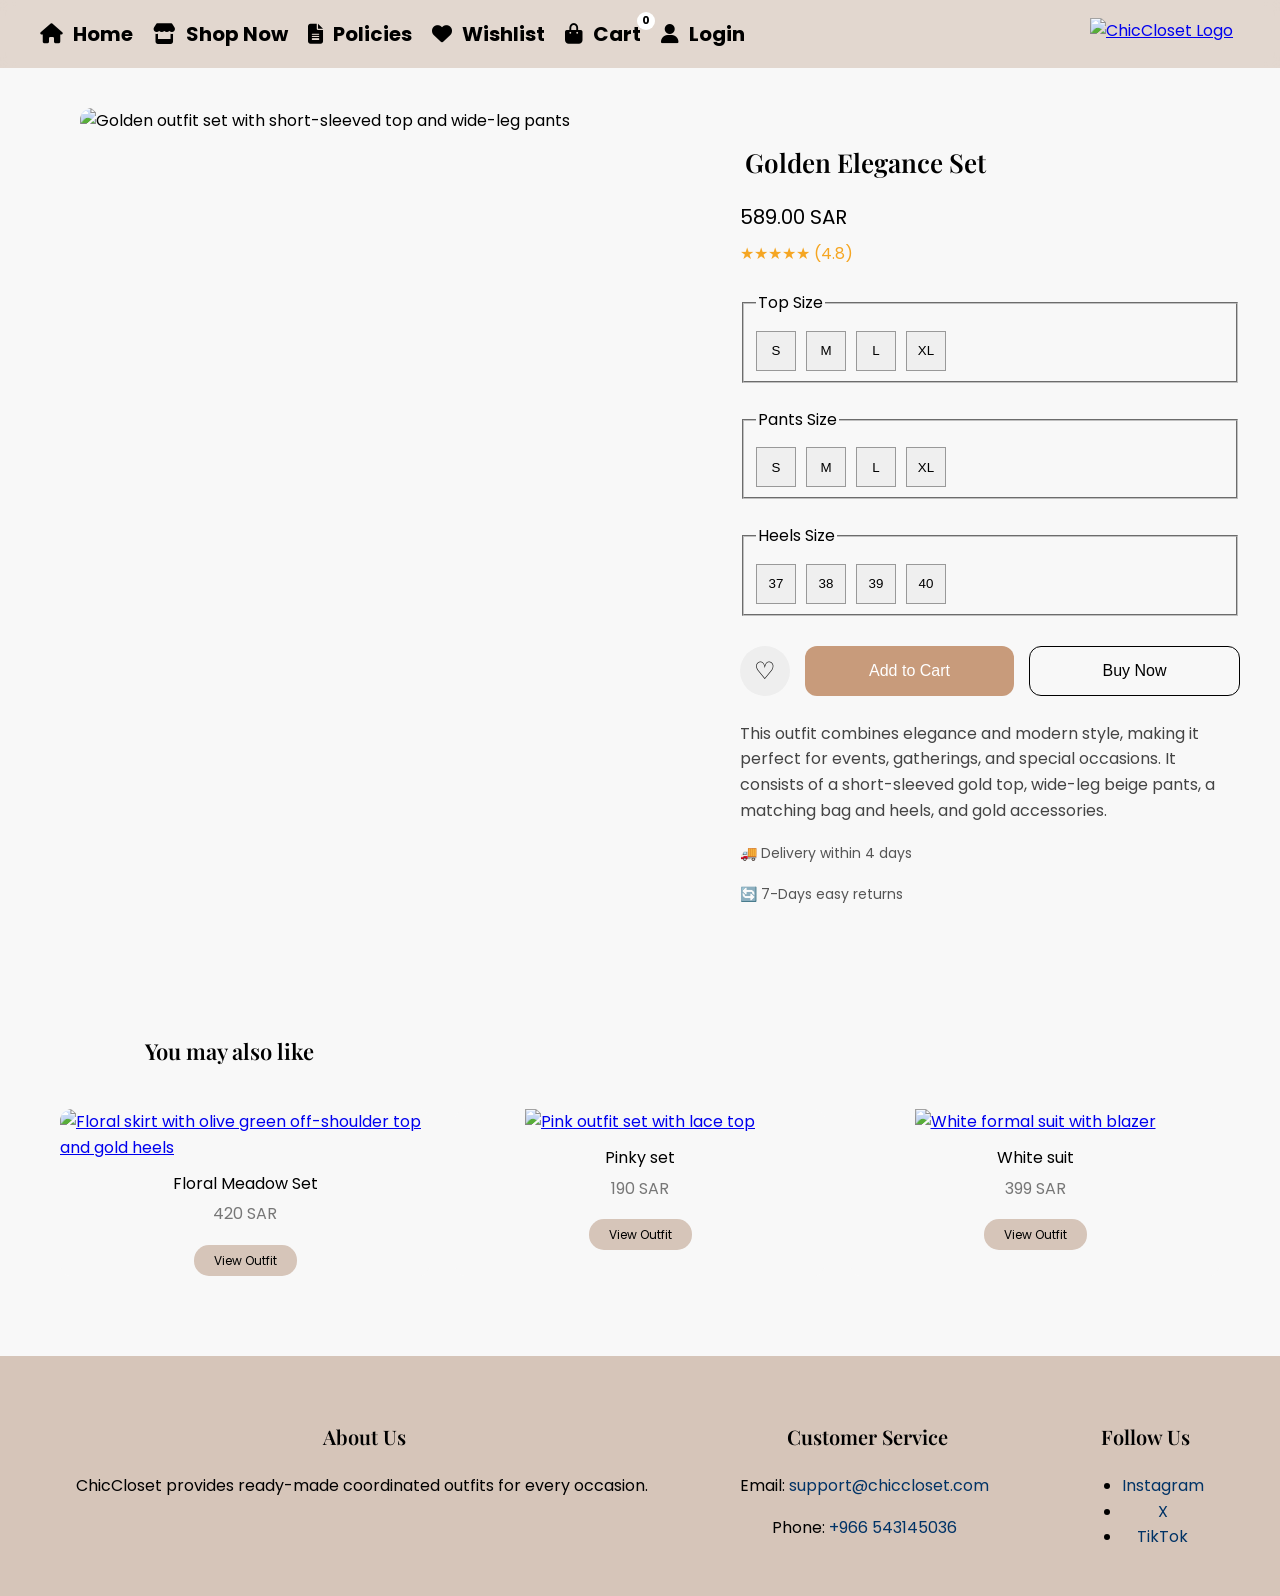
==== index.html @ 4801944c "Rename home.html to index.html" ====
<!DOCTYPE html>
<html lang="en">
<head>
  <meta charset="UTF-8">
  <meta name="viewport" content="width=device-width, initial-scale=1.0" />
  <title>Outfit Details</title>
  <link rel="stylesheet" href="style.css">
  <link rel="stylesheet" href="https://cdnjs.cloudflare.com/ajax/libs/font-awesome/6.5.1/css/all.min.css">
  <link rel="preconnect" href="https://fonts.googleapis.com">
  <link rel="preconnect" href="https://fonts.gstatic.com" crossorigin>
  <link href="https://fonts.googleapis.com/css2?family=Playfair+Display:wght@500;600;700&family=Poppins:wght@300;400;500;600&display=swap" rel="stylesheet">
</head>

<!--
Product information stored in HTML data attributes.
This allows JavaScript to dynamically read product details
and reuse the same script for multiple product pages.
-->

<body
data-name="Golden Elegance Set"
data-price="589"
data-image="images/golden_set.jpg"
data-page="golden_elegance_set.html">

<div class="navbar">
  <a href="home.html" class="logo">
    <img src="images/logo.png" alt="ChicCloset Logo">
  </a>
  <ul class="nav-icons-links">
    <li><a href="home.html"><i class="fa-solid fa-house"></i> Home</a></li>
    <li><a href="home.html#shopNow"><i class="fa-solid fa-store"></i> Shop Now</a></li>
    <li><a href="home.html#policies"><i class="fa-solid fa-file-lines"></i> Policies</a></li>
    <li><a href="favorites_page.html"><i class="fa-solid fa-heart"></i> Wishlist</a></li>
    <li class="cart-item-nav">
      <a href="cart.html" class="cart-link">
        <i class="fa-solid fa-bag-shopping"></i> Cart
        <span id="cart-count">0</span>
      </a>
    </li>
    <li><a href="login.html" id="login-link"><i class="fa-solid fa-user"></i> Login</a></li>
    <li><button id="logout-btn" onclick="logout()">Logout</button></li>
  </ul>
</div>

<main id="mainContent" class="container">

  <section class="details">

    <h2 class="title">Golden Elegance Set</h2>
    <div class="price">589.00 SAR</div>

    <div class="rating" aria-label="Rating 4.8 out of 5 stars">
      ★★★★★ (4.8)
    </div>


    <fieldset class="section">
      <legend>Top Size</legend>
      <div class="sizes" id="topSize">
        <button class="size">S</button>
        <button class="size">M</button>
        <button class="size">L</button>
        <button class="size">XL</button>
      </div>
    </fieldset>


    <fieldset class="section">
      <legend>Pants Size</legend>
      <div class="sizes" id="pantsSize">
        <button class="size">S</button>
        <button class="size">M</button>
        <button class="size">L</button>
        <button class="size">XL</button>
      </div>
    </fieldset>


    <fieldset class="section">
      <legend>Heels Size</legend>
      <div class="sizes" id="heelsSize">
        <button class="size">37</button>
        <button class="size">38</button>
        <button class="size">39</button>
        <button class="size">40</button>
      </div>
    </fieldset>
     <div id="message" class="message"></div>
    <div class="buttons">
      <button class="heart-btn" aria-label="Add to wishlist">
        ♡
      </button>

      <button class="btn add">Add to Cart</button>
      <button class="btn buy">Buy Now</button>
    </div>

    <p class="description">
      This outfit combines elegance and modern style, making it perfect for events, gatherings, and special occasions. It consists of a short-sleeved gold top, wide-leg beige pants, a matching bag and heels, and gold accessories.
    </p>

    <p class="product-info">🚚 Delivery within 4 days</p>
    <p class="product-info">🔄 7-Days easy returns</p>

  </section>

  <section class="image-section">
    <img
      src="images/golden_set.jpg"
      class="product-img"
      alt="Golden outfit set with short-sleeved top and wide-leg pants">
  </section>

</main>

<section class="related">
  <h2 class="related-title">You may also like</h2>

  <div class="products-rel">

    <article class="card">
      <a href="floral_meadow_set.html">
    <img src="images/floral_set.jpg" alt="Floral skirt with olive green off-shoulder top and gold heels">
    </a>
      <div class="card-name">Floral Meadow Set</div>
      <div class="card-price">420 SAR</div>
      <a href="floral_meadow_set.html" class="btn-details">View Outfit</a>
    </article>
<article class="card">
       <a href="pinky_set.html">
      <img src="images/pinky_set.jpg" alt="Pink outfit set with lace top">
      </a>
      <div class="card-name">Pinky set</div>
      <div class="card-price">190 SAR</div>
      <a href="pinky_set.html" class="btn-details">View Outfit</a>
    </article>

    <article class="card">
      <a href="white_suit.html">
    <img src="images/white_suit.jpg" alt="White formal suit with blazer">
      </a>
      <div class="card-name">White suit</div>
      <div class="card-price">399 SAR</div>
      <a href="white_suit.html" class="btn-details">View Outfit</a>
    </article>

  </div>
</section>

<footer class="footer">
  <div class="footer-section">
    <h2>About Us</h2>
    <p>ChicCloset provides ready-made coordinated outfits for every occasion.</p>
  </div>

  <div class="footer-section">
    <h2>Customer Service</h2>
    <p>Email: <a href="mailto:support@chiccloset.com">support@chiccloset.com</a></p>
    <p>Phone: <a href="tel:+9665XXXXXXXX">+966 543145036</a></p>
  </div>

  <div class="footer-section">
    <h2>Follow Us</h2>
    <ul>
      <li><a href="https://www.instagram.com/chiccloset_0166">Instagram</a></li>
      <li><a href="https://x.com/ChicClosethrcp">X</a></li>
      <li><a href="https://www.tiktok.com/@chiccloset448">TikTok</a></li>
    </ul>
  </div>
</footer>

<script>
 // ================== Navbar ==================

  // Update the navbar based on the login status
function updateNavbar() {

  // Retrieve the currently logged-in user from localStorage
  const user = JSON.parse(localStorage.getItem("currentUser"));

  // Select the login link and logout button from the page
  const loginLink = document.getElementById("login-link");
  const logoutBtn = document.getElementById("logout-btn");

  // If a user is logged in
  if (user) {

    // Extract the username from the email (text before @)
    const username = user.email.split("@")[0];

    // Replace the Login text with the username and user icon
    loginLink.innerHTML = `
      <i class="fa-solid fa-user"></i> ${username}
    `;

    // Go to profile page
    loginLink.href = "profile.html";

    // Show the logout button
    logoutBtn.style.display = "block";

  } else {

    // If no user is logged in, show the default Login text
    loginLink.innerHTML = `
      <i class="fa-solid fa-user"></i> Login
    `;

    // Go to login page
    loginLink.href = "login.html";

    // Hide the logout button
    logoutBtn.style.display = "none";
  }
}

// Run the navbar update immediately when the page loads
updateNavbar();


// Log out the current user
function logout() {

  localStorage.removeItem("currentUser");

  alert("Logged out!");

  // Redirect the user to the home page
  window.location.href = "home.html";
}


  // Update cart item count in navbar
  function updateCartCount() {

    // Get current logged-in user
    const user = JSON.parse(localStorage.getItem("currentUser"));

    // Initialize empty cart array
    let cart = [];

    // Load user's cart if logged in
    if (user) {
      cart = JSON.parse(localStorage.getItem("cart_" + user.email)) || [];
    }

    // Calculate total quantity of all products in cart
    let totalQty = 0;

    cart.forEach(item => {
      totalQty += item.quantity;
    });

    // Select cart count element
    let count = document.getElementById("cart-count");

    // Update displayed cart count
    if (count) {
      count.textContent = totalQty;
    }
  }
</script>
<script src="products.js"></script>
</body>
</html>
---- style.css ----
body {
  margin: 0;
  font-family: "Poppins", sans-serif;
  background: #f8f8f8;
  overflow-x: hidden;
  line-height: 1.6;
}


/* ================= HOME PAGE ================= */

.hero {
  position: relative;
  height: 100vh;
  overflow: hidden;
}

.hero img {
  width: 100%;
  height: 100%;
  object-fit: cover;
}


.hero::after {
  content: "";
  position: absolute;
  width: 100%;
  height: 100%;
  background: rgba(0,0,0,0.20);
  top: 0;
  left: 0;
}

.hero-text {
  position: absolute;
  top: 30%;
  left: 50%;
  transform: translate(-120%, -50%);
  color: #fff;
  text-align: center;
  z-index: 2;
}

.hero-text h1 {
  font-size: 67px;
  margin-bottom: 9px;
   margin-top: 50px;
}

.hero-text p {
  font-size: 20px;
}

.hero-text button {
  margin-top: 3px;
  padding: 18px 35px;
  border: none;
  background: white;
  color: black;
  font-weight: bold;
  cursor: pointer;
  border-radius: 8px;
  transition: 0.3s;

}

.hero-text button:hover {
  background: black;
  color: white;
}

.about {
  padding:20px;
  background:transparent;
}

.about-container {
  display: flex;
  align-items: center;
  gap: 40px;
  max-width: 1000px;
  margin: auto;
}

.about-container img {
  width: 45%;
  border-radius: 10px;
}

.about-text {
  width: 55%;
}

.about-text h2 {
  font-size: 28px;
  margin-bottom: 15px;
}

.about-text p {
  color: #555;
  line-height: 1.6;
}

.icons span {
  margin-left: 10px;
  background: white;
  padding: 8px;
  border-radius: 50%;
  cursor: pointer;
}



.section-title {
  padding: 0 15px;
  margin-top: 25px;
  font-size:40px;


}

.categories {
  margin-top: 10px;
}

.products {
  display: grid;
  grid-template-columns: repeat(3, 1fr);
  gap: 20px;
  padding: 0 20px;
  align-items: center;
}

.products .card {
  width: 100%;
}

.filters {
  text-align: center;
  margin: 30px 0;
}

.filters button {
  padding: 10px 20px;
  border: none;
  background: #eee;
  border-radius: 20px;
  cursor: pointer;
  margin: 5px;
  transition: 0.3s;
  font-weight: bold;
}

.filters button:hover {
  background: black;
  color: white;
}

.filters .active {
  background: black;
  color: white;
}

.btn-details {
  display: block;
  margin: 8px auto 0;
  padding: 6px 20px;
  padding-button:180px;
  text-align: center;
  font-size: 12px;
  border: none;
  border-radius: 15px;
  background-color: #d6c5b9;
  color: black;
  cursor: pointer;
  transition: 0.3s;
  text-decoration: none;
}


.btn-details:hover {
  background-color: #bfae9f;
  transform: scale(1.05);
}

/* ================= features section ================= */
.features-section {
  padding: 60px 20px;
  background: #f9f9f9;
}
.features-section h2{
  padding: 0 15px;
  margin-top: 25px;
  margin-left: 30px;
  font-size:40px;
}

.features-section .container {
  display: flex;
  justify-content: space-between;
  gap: 20px;
  flex-wrap: wrap;
  max-width: 1100px;
  margin: auto;
}

.feature {
  background: #fff;
  flex: 1;
  min-width: 220px;
  padding: 20px;
  border-radius: 15px;
  text-align: center;
  box-shadow: 0 5px 20px rgba(0,0,0,0.05);
  transition: 0.3s ease;
}

.feature:hover {
  transform: translateY(-5px);
}

.feature img {
  width: 100%;
  height: 140px;
  object-fit: cover;
  border-radius: 12px;
  margin-bottom: 15px;
}

.feature h3 {
  margin: 10px 0;
  font-size: 18px;
  color: #222;
}

.feature p {
  font-size: 14px;
  color: #666;
  line-height: 1.5;
}

/* ================= NAVBAR ================= */
.navbar {
  display: flex;
  justify-content: space-between;
  align-items: center;
  flex-direction: row-reverse;
  background: rgba(214, 197, 185, 0.65);
  backdrop-filter: blur(8px);
  padding: 18px 40px;
  position: sticky;
  top: 0;
  left:0;
  z-index: 1000;
}

.nav-icons-links {
  list-style: none;
  display: flex;
  gap: 20px;
  margin: 0;
  padding: 0;
}

.nav-icons-links a {
  text-decoration: none;
  color: black;
  font-size: 20px;
  font-weight: bold;
  transition: 0.3s;
}

.nav-icons-links a:hover {
  color: white;
}


.logo {
  width: 150px;
  height: auto;
  margin-bottom:auto;
  overflow: hidden;
}

.logo img {
  width: 100%;
  height: 100%;
  object-fit: cover;
  display: block;
}

.nav-icons-links {
  list-style: none;
  display: flex;
  gap: 20px;
  margin: 0;
}

.cart-item-nav {
  position: relative;
}

.cart-link {
  position: relative;
}

.nav-icons-links i {
  margin-right: 6px;
}

#cart-count {
  position: absolute;
  top: -8px;
  right: -14px;
  background:  white;
  color: black;
  font-size: 11px;
  width: 18px;
  height: 18px;
  border-radius: 50%;
  display: flex;
  justify-content: center;
  align-items: center;
}

#logout-btn {
  margin-top: 3px;
  padding: 9px 25px;
  border: none;
  background: white;
  color: black;
  font-weight: bold;
  cursor: pointer;
  border-radius: 8px;
  transition: 0.3s;
}

#logout-btn:hover {
  color: gray;
}

/* ================= FOOTER ================= */

.footer {
  background: #d6c5b9;
  text-align: center;
  display: flex;
  flex-wrap: wrap;
  padding: 30px;
  margin-top: 40px;
  justify-content: space-around;
}

.footer h2 {
  font-size:20px;

}

.footer p {
  font-size: 16px;
}

.footer a {
  color: #003366;
  text-decoration: none;
}

.footer a:hover {
  text-decoration: underline;
}


/* ================= CART page ================= */

* {
  box-sizing: border-box;
}

.header {
  background: #d6c5b9;
  padding: 15px;
  display: flex;
  align-items: center;
  justify-content: center;
  position: relative;
  font-size: 18px;
  font-weight: bold;
}

.header h2 {
  margin: 0;
}

.back-btn {
  position: absolute;
  left: 15px;
  width: 38px;
  height: 38px;
  border-radius: 50%;
  background: white;
  display: flex;
  align-items: center;
  justify-content: center;
  text-decoration: none;
  color: black;
  box-shadow: 0 2px 8px rgba(0,0,0,0.15);
  transition: 0.2s;
}

.back-btn:hover {
  transform: scale(1.1);
}

.subtitle {
  padding: 10px 16px;
  color: #555;
}

.cart-container {
  position: relative;
  padding: 10px;
  margin: 10px;
  padding-bottom: 20px;
  transition: 0.3s;
  display: flex;
  gap: 40px;
  align-items: flex-start;
  flex-wrap: nowrap;
}

#cart-items {
  display: flex;
  flex-direction: column;
  gap: 10px;
  min-width: 500px;
  flex: 3;
}

.right-side {
  border-left: 1px solid #eee;
  padding-left: 20px;
  flex: 1;
  position: sticky;
  top: 20px;
  height: fit-content;
  min-width: 300px;
}


.cart-item {
  animation: fadeIn 0.4s ease;
  background: #fff;
  border-radius: 12px;
  padding: 16px;
  border: 1px solid #eee;
  transition: 0.3s;
  display: flex;
  align-items: center;
  gap: 25px;
  justify-content: space-between;
}

@keyframes fadeIn {
  from {
    opacity: 0;
    transform: translateY(10px);
  }
  to {
    opacity: 1;
    transform: translateY(0);
  }
}

.cart-item:hover {
  box-shadow: 0 8px 25px rgba(0,0,0,0.08);
  transform: translateY(-2px);
}

.cart-item a {
  text-decoration: none;
  color: inherit;
}

.cart-item a:hover {
  opacity: 0.7;
}

.cart-item img {
  width: 120px;
  height: 120px;
  object-fit: cover;
  border-radius: 4px;
}



.info{
flex: 1;
}


.info h3 {
  font-size: 16px;
  font-weight: 600;
  flex: 1;
}

.info p {
  font-size: 13px;
  color: #777;
}

.info span {
  font-size: 11px;
  color: #aaa;
}

.quantity {
  min-width: 20px;
  text-align: center;
  font-weight: bold;
}

.sizes-text {
  font-size: 12px;
  color: #777;
  margin-top: 5px;
}

.actions {
  display: flex;
  align-items: center;
  background: #f8f8f8;
  padding: 5px;
  border-radius: 20px;
  gap: 8px;
}

.actions button {
  font-size: 18px;
  border: none;
  background: white;
  cursor: pointer;
  margin-left: 5px;
  width: 35px;
  height: 35px;
  border-radius: 50%;
  transition: 0.3s;
  box-shadow: 0 2px 6px rgba(0,0,0,0.15);
  font-weight: bold;
  display: flex;
  align-items: center;
  justify-content: center;
}

.actions button:hover {
  background-color: #f0f0f0;
  transform: scale(1.05);
}


.actions button:first-child {
  margin-left: 0;
}

.delete {
  color: red;
}

.price-box {
  padding-top: 15px;
  background: transparent;
  box-shadow: none;
  border-top: 1px solid #ddd;
  border-radius: 0;
}

.price-box h4 {
  margin-bottom: 15px;
  font-weight: 500;
}

.row {
  display: flex;
  justify-content: space-between;
  margin: 10px 0;
  font-size: 14px;
}

.total {
  margin-top: 15px;
  font-weight: bold;
  font-size: 18px;
  color: black;
}

.checkout {
  margin-top: 10px;
  left: 0;
  width: 100%;
  padding: 15px;
  box-sizing: border-box;
  background: transparent;
}

.checkout-btn {
  display: block;
  width: 100%;
  padding: 16px;
  text-align: center;
  background: linear-gradient(135deg, #C89B7B, #a67c5b);
  color: white;
  border: none;
  border-radius: 8px;
  font-size: 16px;
  font-weight: 600;
  letter-spacing: 0.5px;
  transition: 0.3s;
  text-decoration: none;
}

.checkout-btn:hover {
  transform: translateY(-3px);
  box-shadow: 0 10px 25px rgba(200,155,123,0.4);
}


.empty-cart {
  display: flex;
  flex-direction: column;
  align-items: center;
  justify-content: center;
  text-align: center;
  width: 100%;
  max-width: 400px;
  opacity: 0.8;
  margin: 80px auto;
}


.empty-icon {
  font-size: 60px;
  margin-bottom: 10px;
}

.empty-cart h3 {
  margin: 10px 0;
  font-size: 22px;
}

.empty-cart p {
  color: #777;
  font-size: 14px;
  margin-bottom: 20px;
}

.start-btn {
  padding: 12px 25px;
  background: #d6c5b9;
  color: black;
  text-decoration: none;
  border-radius: 25px;
  transition: 0.3s;
}

.start-btn:hover {
  background: #bfae9f;
  transform: scale(1.05);
}

.hidden {
  display: none !important;
}


/* ================= PRODUCT DETAILS ================= */

.container {
  display: flex;
  flex-direction: row-reverse;
  align-items: flex-start;
  padding: 40px;
  gap: 60px;


}

.details {
  flex: 1;
  max-width: 500px;
  line-height: 1.5;
}

.title {
  font-size: 26px;
  font-weight: bold;

}

.price {
  margin-top: 10px;
  font-size: 20px;
}

.rating {
  margin-top: 10px;
  color: #f5a623;
}

.section {
  margin-top: 25px;
}


.sizes {
  display: flex;
  gap: 10px;
  margin-top: 10px;
}

.size {
  width: 40px;
  height: 40px;
  border: 1px solid #999;
  display: flex;
  align-items: center;
  justify-content: center;
  cursor: pointer;
}

.message {
  display: none;
  padding: 12px;
  margin-bottom: 15px;
  border-radius: 8px;
  font-size: 14px;
}

.message.success {
  background-color: #d4edda;
  color: #155724;
}

.message.error {
  background-color: #f8d7da;
  color: #721c24;
}
.buttons {
  display: flex;
  gap: 15px;
  margin-top: 30px;
}

.heart-btn {
  width: 50px;
  height: 50px;
  border:none;
  border-radius: 50%;
  background: #eee;
  display: flex;
  align-items: center;
  justify-content: center;
  cursor: pointer;
  font-size: 24px;
   transition: 0.3s;
}

.heart-btn:hover {
  transform: scale(1.1);
}

.btn {
  flex: 1;
  padding: 14px;
  border: none;
  border-radius: 12px;
  font-size: 16px;
  cursor: pointer;
  transition:0.3s ease;
}

button {
  cursor: pointer;
}

.add {
  background: #c89b7b;
  color: white;
  transition: 0.3s;
}

.add:hover {
  transform: scale(1.1);
  background-color: #caa27c;
}

.buy {
  border: 1px solid black;
  background: transparent;
    transition: 0.3s;
}

.buy:hover {
  transform: scale(1.1);
  }


.product-info {
  margin-top: 20px;
  font-size: 14px;
  color: #555;
}


.description {
  margin-top: 25px;
  color: #444;
  line-height: 1.6;
}

.image-section {
  width: 50%;
}

.product-img {
  width: 100%;
  max-width: 500px;
  border-radius: 12px;
  object-fit: contain;
}


.related {
  padding: 40px;
}


.related-title {
  font-size: 22px;
  margin-bottom: 20px;
}

.products-rel {
  display: grid;
  grid-template-columns: repeat(3, 1fr);
  gap: 25px;
  margin-top: 40px;
  padding: 0 20px;
  box-sizing: border-box;
}


.card {
  border-radius: 12px;
  overflow: hidden;
  background: #f8f8f8;
  transition: 0.3s;
  cursor: pointer;
  display: flex;
  flex-direction: column;
  align-items: center;
}

.card:hover {
  transform: translateY(-5px);
}

.card img {
  width: 100%;
  height: 300px;
  object-fit: cover;
}

.card-name {
  text-align: center;
  margin: 10px 0 5px;
}

.card-price {
  text-align: center;
  color: #777;
  margin-bottom: 10px;
}


.size.selected {
  background: black;
  color: white;
  border-radius: 5px;
}


.heart-btn.liked {
  color: red;
  background: #ffe6e6;
}

/* ================= WISHLIST PAGE  ================= */

.page-title {
  padding: 30px 40px 10px;
  font-size: 24px;
  font-weight: bold;
}

.remove-btn {
  display: block;
  margin: 10px auto 15px;
  padding: 8px 15px;
  border: none;
  border-radius: 8px;
  background: black;
  color: white;
  cursor: pointer;
}

.remove-btn:hover {
  background: #333;
}

.wishlist-products {
  display: flex;
  flex-wrap: wrap;
  justify-content: center;
  gap:30px;
}
p.empty {
  width: 100%;
  text-align: center;
  margin-top: 100px;
  color: #888;
  font-size: 18px;
}

/* Container for Add to Cart and Remove buttons */
.wishlist-buttons {
  display: flex;
  justify-content: center;
  align-items: center;
  gap: 10px;
  margin: 10px auto 15px;
}

/* Make both buttons exactly the same size and alignment */
.remove-btn,
.add-cart-btn {
  display: inline-flex;
  justify-content: center;
  align-items: center;
  width: 120px;
  height: 40px;
  padding: 0;
  margin: 0;
  border: none;
  border-radius: 8px;
  font-size: 14px;
  font-family: "Poppins", sans-serif;
  font-weight: 500;
  line-height: 1;
  text-decoration: none;
  cursor: pointer;
  box-sizing: border-box;
  transition: 0.3s;
  vertical-align: middle;

}

/* Remove button */
.remove-btn {
  background: black;
  color: white;
}

.remove-btn:hover {
  background: #333;
}

/* Add to Cart button */
.add-cart-btn {
  background: #c89b7b;
  color: white;
}

.add-cart-btn:hover {
  background: #a67c5b;
}

#favoritesContainer {
  min-height: calc(100vh - 300px);
}

/* ===== Headings Font ===== */

h1,
h2,
h3,
.title,
.section-title,
.related-title,
.about-text h2,
.features-section h2,
.hero-text h1 {
  font-family: "Playfair Display", serif;
  font-weight: 600;
}

/* ================= PROFILE PAGE ================= */

body h1,
body h2 {
  max-width: 1000px;
  margin-left: auto;
  margin-right: auto;
  padding-left: 5px;
}

body h1 {
  margin-top: 40px;
  margin-bottom: 20px;
}

body h2 {
  margin-top: 35px;
  margin-bottom: 20px;
}

/* Profile Information Card */
#profileInfo {
  max-width: 1000px;
  margin: 0 auto;
  background: #ffffff;
  border-radius: 20px;
  padding: 35px 40px;
  box-shadow: 0 8px 30px rgba(0, 0, 0, 0.06);
}

#profileInfo p {
  margin: 14px 0;
  font-size: 16px;
  color: #555;
}

#profileInfo strong {
  color: #111;
  display: inline-block;
  min-width: 90px;
  font-weight: 600;
}

/* Orders Container */
#ordersContainer {
  max-width: 1000px;
  margin: 0 auto 60px;
}

/* Individual Order Card */
.order-box {
  background: #ffffff;
  border-radius: 20px;
  padding: 30px 35px;
  margin-bottom: 25px;
  box-shadow: 0 8px 30px rgba(0, 0, 0, 0.06);
  border-left: 5px solid #d6c5b9;
  transition: 0.3s ease;
}

.order-box:hover {
  transform: translateY(-3px);
  box-shadow: 0 12px 35px rgba(0, 0, 0, 0.08);
}

.order-box h3 {
  margin: 0 0 20px;
  font-family: "Playfair Display", serif;
  font-size: 22px;
  font-weight: 600;
  color: #222;
}

.order-box ul {
  list-style: none;
  margin: 0 0 20px;
  padding: 0;
}

.order-box > p {
  margin: 0;
  font-size: 17px;
  font-weight: 600;
  color: #111;
  padding-top: 15px;
  border-top: 1px solid #eee;
}

#emptyOrdersMessage {
  max-width: 1000px;
  margin: 20px auto;
  padding-left: 5px;
  color: #888;
  font-size: 16px;
}

/* ================= ORDER ITEMS ================= */

.order-item {
  display: flex;
  align-items: center;
  gap: 15px;
  padding: 12px;
  margin-bottom: 12px;
  background: #f8f8f8;
  border-radius: 12px;
  transition: 0.3s ease;
}

.order-item:hover {
  background: #f3f3f3;
}

.order-item-image {
  width: 75px;
  height: 75px;
  object-fit: cover;
  border-radius: 10px;
  flex-shrink: 0;
  border: 1px solid #eee;
}

.order-item-details {
  display: flex;
  flex-direction: column;
  gap: 4px;
}

.order-item-name {
  font-size: 15px;
  font-weight: 500;
  color: #222;
}

.order-item-price {
  font-size: 14px;
  color: #777;
}

/* Empty State Messages */
#profileInfo > p:only-child,
#ordersContainer > p {
  text-align: center;
  color: #888;
  font-size: 16px;
  margin: 20px 0;
}

/* Responsive Design */
@media (max-width: 768px) {
  body {
    padding: 25px 15px;
  }


#profileInfo,
  .order-box {
    padding: 25px 20px;
    border-radius: 15px;
  }

  #profileInfo strong {
    display: block;
    margin-bottom: 4px;
  }

  .order-item {
    align-items: flex-start;
  }

  .order-item-image {
    width: 65px;
    height: 65px;
  }
}
/* ===== Profile Form ===== */
#profileForm {
  display: flex;
  flex-direction: column;
  gap: 14px;
  max-width: 600px;
  margin: 30px auto;
  padding: 35px;
  background: #fff;
  border-radius: 20px;
  box-shadow: 0 8px 30px rgba(0,0,0,0.06);
}

#profileForm label {
  font-size: 14px;
  font-weight: 600;
  color: #333;
  margin-bottom: -8px;
}

#profileForm input {
  padding: 13px 15px;
  border: 1px solid #ddd;
  border-radius: 10px;
  font-size: 14px;
  font-family: "Poppins", sans-serif;
  transition: 0.3s;
  background: #fafafa;
}

#profileForm input:focus {
  border-color: #c9a96e;
  background: white;
  box-shadow: 0 0 0 3px rgba(201,169,110,0.15);
}

#profileForm button {
  margin-top: 10px;
  padding: 14px;
  background: #c9a96e;
  color: white;
  border: none;
  border-radius: 10px;
  font-size: 15px;
  font-weight: 500;
  cursor: pointer;
  transition: 0.3s;
}

#profileForm button:hover {
  background: #b8935a;
  transform: translateY(-2px);
}

#profileInfo button {
  margin-top: 16px;
  padding: 10px 20px;
  background: #c9a96e;
  color: #fff;
  border: none;
  border-radius: 8px;
  font-size: 14px;
  cursor: pointer;
  font-family: 'Poppins', sans-serif;
}

#profileInfo button:hover {
  background: #b8935a;
}

#profileInfo button,
#profileForm button {
  transition: 0.3s ease;
}

#profileInfo button:hover,
#profileForm button:hover {
  transform: translateY(-2px);
}

.error-msg {
 font-size: 13px;
 color: #d93025;
 margin-top: 5px;
 font-weight: 500;
}

/* ===== Password Toggle Buttons (Profile Page) ===== */
.pass-field { position: relative; width: 100%; }

#profileForm .pass-field input {
  width: 100%;
  padding: 13px 75px 13px 15px !important;
  border: 1px solid #ddd;
  border-radius: 10px;
  font-size: 14px;
  font-family: "Poppins", sans-serif;
  background: #fafafa;
  box-sizing: border-box;
  transition: 0.3s;
}
#profileForm .pass-field input:focus {
  border-color: #c9a96e;
  background: white;
  outline: none;
  box-shadow: 0 0 0 3px rgba(201,169,110,0.15);
}
#profileForm .pass-field input.is-invalid { border-color: #d93025; }

#profileForm .pass-icon-btn {
  position: absolute;
  top: 50%; transform: translateY(-50%);
  background: none !important;
  border: none !important;
  cursor: pointer;
  font-size: 15px;
  color: #888;
  padding: 0 !important;
  margin-top: 0 !important;
  display: none;
  transition: color 0.2s;
  width: auto !important;
  border-radius: 0 !important;
  box-shadow: none !important;
}
#profileForm .pass-icon-btn:hover {
  color: #c9a96e;
  background: none !important;
  transform: translateY(-50%) !important;
}
.btn-eye  { right: 40px; }
.btn-clear{ right: 12px; }
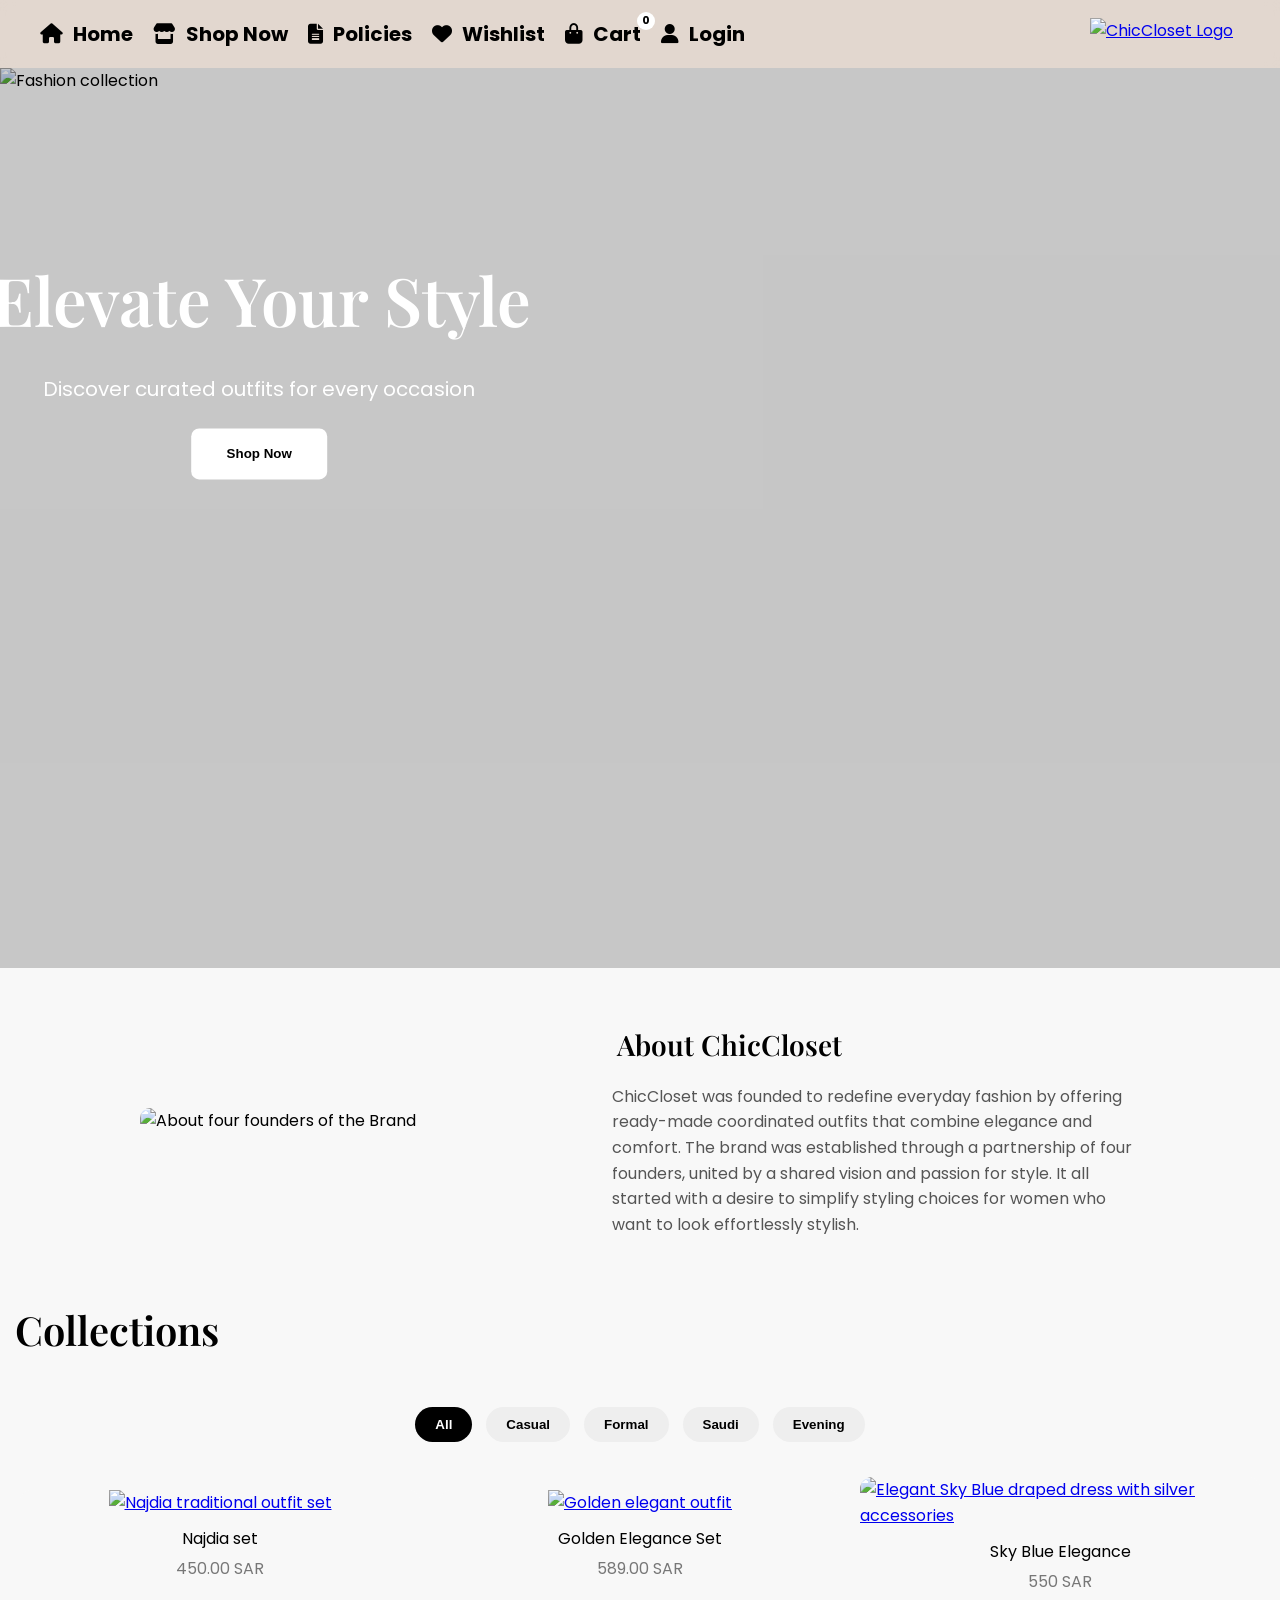
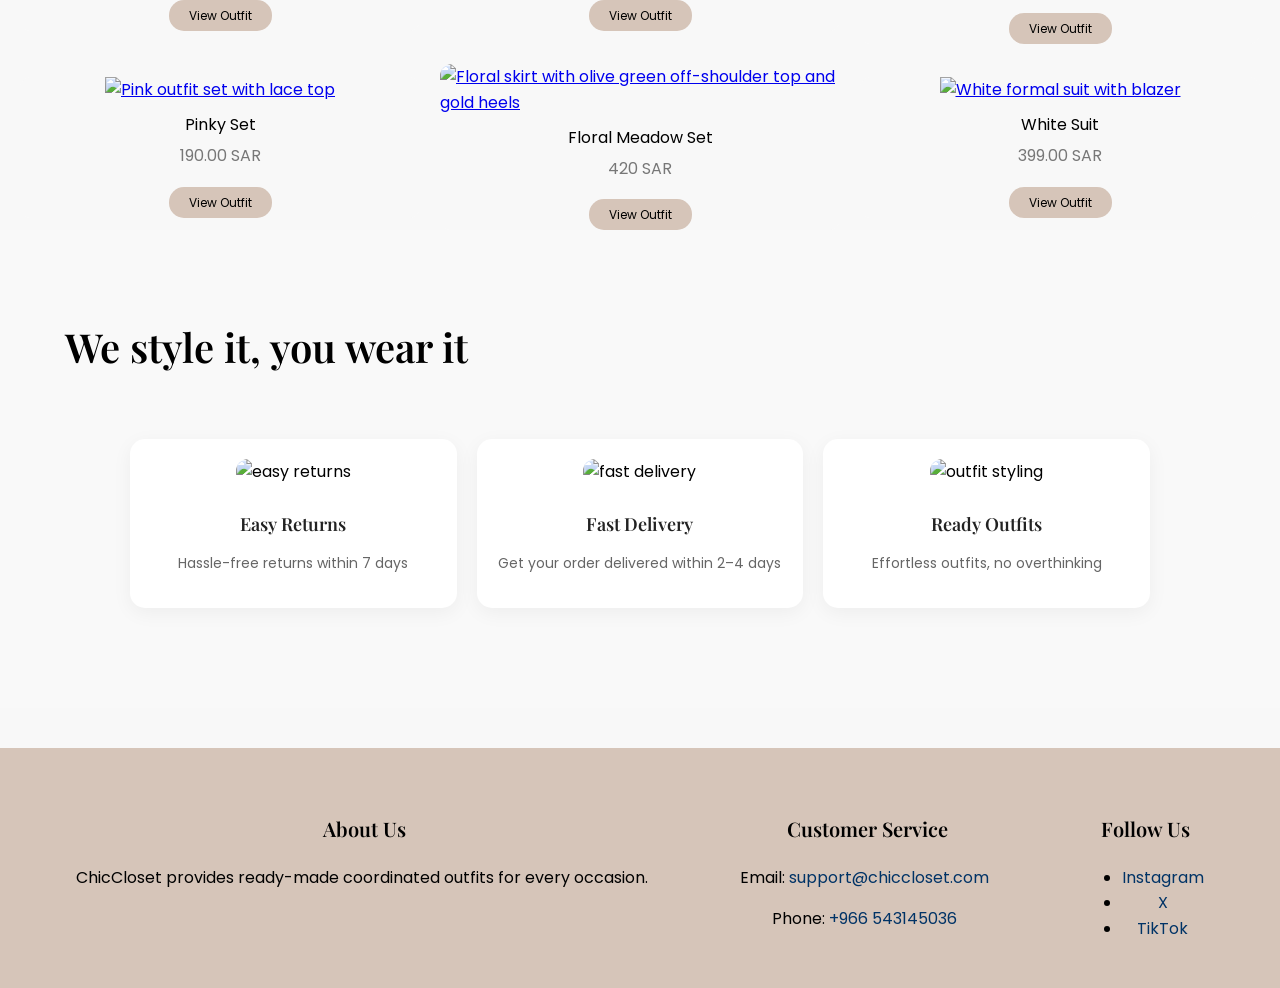
==== commit bec1a934: "Add files via upload" ====
--- a/index.html
+++ b/index.html
@@ -3,148 +3,158 @@
 <head>
   <meta charset="UTF-8">
   <meta name="viewport" content="width=device-width, initial-scale=1.0" />
-  <title>Outfit Details</title>
+  <title>Home</title>
   <link rel="stylesheet" href="style.css">
   <link rel="stylesheet" href="https://cdnjs.cloudflare.com/ajax/libs/font-awesome/6.5.1/css/all.min.css">
   <link rel="preconnect" href="https://fonts.googleapis.com">
   <link rel="preconnect" href="https://fonts.gstatic.com" crossorigin>
   <link href="https://fonts.googleapis.com/css2?family=Playfair+Display:wght@500;600;700&family=Poppins:wght@300;400;500;600&display=swap" rel="stylesheet">
 </head>
-
-<!--
-Product information stored in HTML data attributes.
-This allows JavaScript to dynamically read product details
-and reuse the same script for multiple product pages.
--->
-
-<body
-data-name="Golden Elegance Set"
-data-price="589"
-data-image="images/golden_set.jpg"
-data-page="golden_elegance_set.html">
+<body>
 
 <div class="navbar">
-  <a href="home.html" class="logo">
-    <img src="images/logo.png" alt="ChicCloset Logo">
+  <a href="index.html" class="logo">
+  <img src="images/logo.png"  alt="ChicCloset Logo ">
   </a>
   <ul class="nav-icons-links">
-    <li><a href="home.html"><i class="fa-solid fa-house"></i> Home</a></li>
-    <li><a href="home.html#shopNow"><i class="fa-solid fa-store"></i> Shop Now</a></li>
-    <li><a href="home.html#policies"><i class="fa-solid fa-file-lines"></i> Policies</a></li>
-    <li><a href="favorites_page.html"><i class="fa-solid fa-heart"></i> Wishlist</a></li>
-    <li class="cart-item-nav">
-      <a href="cart.html" class="cart-link">
-        <i class="fa-solid fa-bag-shopping"></i> Cart
-        <span id="cart-count">0</span>
-      </a>
-    </li>
-    <li><a href="login.html" id="login-link"><i class="fa-solid fa-user"></i> Login</a></li>
-    <li><button id="logout-btn" onclick="logout()">Logout</button></li>
-  </ul>
+  <li><a href="index.html"><i class="fa-solid fa-house"></i> Home</a></li>
+    <li><a href="#shopNow"><i class="fa-solid fa-store"></i> Shop Now</a></li>
+
+  <li><a href="#policies"><i class="fa-solid fa-file-lines"></i> Policies</a></li>
+
+  <li><a href="favorites_page.html"><i class="fa-solid fa-heart"></i> Wishlist</a></li>
+  <li class="cart-item-nav">
+  <a href="cart.html" class="cart-link">
+    <i class="fa-solid fa-bag-shopping"></i>
+    Cart
+    <span id="cart-count">0</span>
+  </a>
+</li>
+  <li><a href="login.html" id="login-link"><i class="fa-solid fa-user"></i> Login</a></li>
+  <li><button id="logout-btn" onclick="logout()">Logout</button></li>
+</ul>
 </div>
 
-<main id="mainContent" class="container">
-
-  <section class="details">
-
-    <h2 class="title">Golden Elegance Set</h2>
-    <div class="price">589.00 SAR</div>
-
-    <div class="rating" aria-label="Rating 4.8 out of 5 stars">
-      ★★★★★ (4.8)
-    </div>
-
-
-    <fieldset class="section">
-      <legend>Top Size</legend>
-      <div class="sizes" id="topSize">
-        <button class="size">S</button>
-        <button class="size">M</button>
-        <button class="size">L</button>
-        <button class="size">XL</button>
-      </div>
-    </fieldset>
-
-
-    <fieldset class="section">
-      <legend>Pants Size</legend>
-      <div class="sizes" id="pantsSize">
-        <button class="size">S</button>
-        <button class="size">M</button>
-        <button class="size">L</button>
-        <button class="size">XL</button>
-      </div>
-    </fieldset>
-
-
-    <fieldset class="section">
-      <legend>Heels Size</legend>
-      <div class="sizes" id="heelsSize">
-        <button class="size">37</button>
-        <button class="size">38</button>
-        <button class="size">39</button>
-        <button class="size">40</button>
-      </div>
-    </fieldset>
-     <div id="message" class="message"></div>
-    <div class="buttons">
-      <button class="heart-btn" aria-label="Add to wishlist">
-        ♡
-      </button>
-
-      <button class="btn add">Add to Cart</button>
-      <button class="btn buy">Buy Now</button>
-    </div>
-
-    <p class="description">
-      This outfit combines elegance and modern style, making it perfect for events, gatherings, and special occasions. It consists of a short-sleeved gold top, wide-leg beige pants, a matching bag and heels, and gold accessories.
-    </p>
-
-    <p class="product-info">🚚 Delivery within 4 days</p>
-    <p class="product-info">🔄 7-Days easy returns</p>
-
-  </section>
-
-  <section class="image-section">
-    <img
-      src="images/golden_set.jpg"
-      class="product-img"
-      alt="Golden outfit set with short-sleeved top and wide-leg pants">
-  </section>
-
-</main>
-
-<section class="related">
-  <h2 class="related-title">You may also like</h2>
-
-  <div class="products-rel">
-
-    <article class="card">
+
+<div class="hero">
+  <img id="hero-img" src="images/photoshoot1.jpg" alt="Fashion collection">
+
+  <div class="hero-text">
+    <h1>Elevate Your Style</h1>
+    <p>Discover curated outfits for every occasion</p>
+    <button onclick="scrollToProducts()">Shop Now</button>
+  </div>
+</div>
+
+<section class="about">
+  <div class="about-container">
+
+    <img src="images/founders.jpg" alt="About four founders of the Brand">
+
+    <article class="about-text">
+      <h2>About ChicCloset</h2>
+      <p>
+        ChicCloset was founded to redefine everyday fashion by offering ready-made coordinated outfits that combine elegance and comfort.
+       The brand was established through a partnership of four founders, united by a shared vision and passion for style.
+       It all started with a desire to simplify styling choices for women who want to look effortlessly stylish.
+      </p>
+    </article>
+
+  </div>
+</section>
+
+<h3 class="section-title" id="shopNow">Collections</h3>
+
+<div class="filters">
+  <button class="active" onclick="filterProducts('all')">All</button>
+  <button onclick="filterProducts('casual')">Casual</button>
+  <button onclick="filterProducts('formal')">Formal</button>
+  <button onclick="filterProducts('saudi')">Saudi</button>
+  <button onclick="filterProducts('evening')">Evening</button>
+</div>
+
+
+<div class="products">
+
+   <article class="card" data-category="saudi">
+    <a href="najdia_outfit.html">
+    <img src="images/najdia_set.jpg" alt="Najdia traditional outfit set">
+    </a>
+   <div class="card-name">Najdia set</div>
+   <div class="card-price">450.00 SAR</div>
+   <a href="najdia_outfit.html" class="btn-details">View Outfit</a>
+   </article>
+
+  <article class="card" data-category="evening">
+      <a href="golden_elegance_set.html">
+    <img src="images/golden_set.jpg" alt="Golden elegant outfit">
+      </a>
+    <div class="card-name">Golden Elegance Set</div>
+    <div class="card-price">589.00 SAR</div>
+    <a href="golden_elegance_set.html" class="btn-details">View Outfit</a>
+  </article>
+
+  <article class="card" data-category="evening">
+      <a href="sky_blue_set.html">
+    <img src="images/sky_blue_set.jpg" alt="Elegant Sky Blue draped dress with silver accessories">
+      </a>
+      <div class="card-name">Sky Blue Elegance</div>
+      <div class="card-price">550 SAR</div>
+      <a href="sky_blue_set.html" class="btn-details">View Outfit</a>
+    </article>
+
+  <article class="card" data-category="casual">
+      <a href="pinky_set.html">
+      <img src="images/pinky_set.jpg" alt="Pink outfit set with lace top">
+      </a>
+    <div class="card-name">Pinky Set</div>
+    <div class="card-price">190.00 SAR</div>
+    <a href="pinky_set.html" class="btn-details">View Outfit</a>
+  </article>
+
+  <article class="card" data-category="evening">
       <a href="floral_meadow_set.html">
-    <img src="images/floral_set.jpg" alt="Floral skirt with olive green off-shoulder top and gold heels">
-    </a>
+      <img src="images/floral_set.jpg" alt="Floral skirt with olive green off-shoulder top and gold heels">
+      </a>
       <div class="card-name">Floral Meadow Set</div>
       <div class="card-price">420 SAR</div>
       <a href="floral_meadow_set.html" class="btn-details">View Outfit</a>
     </article>
-<article class="card">
-       <a href="pinky_set.html">
-      <img src="images/pinky_set.jpg" alt="Pink outfit set with lace top">
-      </a>
-      <div class="card-name">Pinky set</div>
-      <div class="card-price">190 SAR</div>
-      <a href="pinky_set.html" class="btn-details">View Outfit</a>
-    </article>
-
-    <article class="card">
+
+  <article class="card" data-category="formal">
       <a href="white_suit.html">
     <img src="images/white_suit.jpg" alt="White formal suit with blazer">
       </a>
-      <div class="card-name">White suit</div>
-      <div class="card-price">399 SAR</div>
-      <a href="white_suit.html" class="btn-details">View Outfit</a>
-    </article>
-
+    <div class="card-name">White Suit</div>
+    <div class="card-price">399.00 SAR</div>
+    <a href="white_suit.html" class="btn-details">View Outfit</a>
+
+
+  </article>
+
+</div>
+
+<section class="features-section" id="policies">
+  <h2>We style it, you wear it</h2>
+  <div class="container">
+
+    <div class="feature">
+      <img src="images/ready_outfit.png" alt="outfit styling" />
+      <h3>Ready Outfits</h3>
+      <p>Effortless outfits, no overthinking</p>
+    </div>
+
+    <div class="feature">
+      <img src="images/fast_delivery.jpg" alt="fast delivery" />
+      <h3>Fast Delivery</h3>
+      <p>Get your order delivered within 2–4 days</p>
+    </div>
+
+    <div class="feature">
+      <img src="images/easy_returns.jpg" alt="easy returns" />
+      <h3>Easy Returns</h3>
+      <p>Hassle-free returns within 7 days</p>
+    </div>
   </div>
 </section>
 
@@ -170,26 +180,27 @@
   </div>
 </footer>
 
+
 <script>
  // ================== Navbar ==================
 
-  // Update the navbar based on the login status
+// Update navbar based on login status
 function updateNavbar() {
 
-  // Retrieve the currently logged-in user from localStorage
+  // Get currently logged-in user from localStorage
   const user = JSON.parse(localStorage.getItem("currentUser"));
 
-  // Select the login link and logout button from the page
+  // Select login link and logout button
   const loginLink = document.getElementById("login-link");
   const logoutBtn = document.getElementById("logout-btn");
 
-  // If a user is logged in
+  // If user is logged in
   if (user) {
 
-    // Extract the username from the email (text before @)
+    // Extract username from email (before @)
     const username = user.email.split("@")[0];
 
-    // Replace the Login text with the username and user icon
+    // Show username instead of "Login"
     loginLink.innerHTML = `
       <i class="fa-solid fa-user"></i> ${username}
     `;
@@ -197,12 +208,12 @@
     // Go to profile page
     loginLink.href = "profile.html";
 
-    // Show the logout button
+    // Display logout button
     logoutBtn.style.display = "block";
 
   } else {
 
-    // If no user is logged in, show the default Login text
+    // Show default login text
     loginLink.innerHTML = `
       <i class="fa-solid fa-user"></i> Login
     `;
@@ -210,34 +221,110 @@
     // Go to login page
     loginLink.href = "login.html";
 
-    // Hide the logout button
+    // Hide logout button
     logoutBtn.style.display = "none";
   }
 }
 
-// Run the navbar update immediately when the page loads
+// Run navbar update when page loads
 updateNavbar();
 
 
-// Log out the current user
+// ================== Logout ==================
+
+// Remove user data and return to home page
 function logout() {
-
   localStorage.removeItem("currentUser");
 
   alert("Logged out!");
 
-  // Redirect the user to the home page
   window.location.href = "home.html";
 }
-
-
-  // Update cart item count in navbar
+  // ================== Scroll To Products ==================
+
+  // Smooth scroll to the products section
+  function scrollToProducts() {
+    document.querySelector(".section-title").scrollIntoView({
+      behavior: "smooth"
+    });
+  }
+
+
+  // ================== Hero Image Slider ==================
+
+  // Current image index
+  let current = 0;
+
+  // Change hero image every few seconds
+  function changeHero() {
+    const images = [
+      "images/photoshoot1.jpg",
+      "images/photoshoot2.jpg",
+      "images/photoshoot3.jpg"
+    ];
+
+    // Move to next image
+    current++;
+
+    // Return to first image if end is reached
+    if (current >= images.length) {
+      current = 0;
+    }
+
+    // Update image source
+    document.getElementById("hero-img").src = images[current];
+  }
+
+  // Automatically change image every 3 seconds
+  setInterval(changeHero, 3000);
+
+
+  // ================== Product Filter ==================
+
+  // Show products by selected category
+  function filterProducts(category) {
+    const cards = document.querySelectorAll(".card");
+
+    // Loop through all product cards
+    cards.forEach(function(card) {
+
+      // Show all products
+      if (category === "all") {
+        card.style.display = "flex";
+      }
+
+      // Show products matching selected category
+      else if (card.getAttribute("data-category") === category) {
+        card.style.display = "flex";
+      }
+
+      // Hide non-matching products
+      else {
+        card.style.display = "none";
+      }
+
+    });
+
+    // Select all filter buttons
+    const buttons = document.querySelectorAll(".filters button");
+
+    // Remove active class from all buttons
+    buttons.forEach(btn => btn.classList.remove("active"));
+
+    // Add active class to clicked button
+    event.target.classList.add("active");
+  }
+
+
+  // ================== Cart Count ==================
+
+  // Update cart icon number in the navbar
   function updateCartCount() {
 
     // Get current logged-in user
     const user = JSON.parse(localStorage.getItem("currentUser"));
 
-    // Initialize empty cart array
+    // Initialize cart array
     let cart = [];
 
     // Load user's cart if logged in
@@ -245,22 +332,24 @@
       cart = JSON.parse(localStorage.getItem("cart_" + user.email)) || [];
     }
 
-    // Calculate total quantity of all products in cart
+    // Calculate total quantity of all items
     let totalQty = 0;
 
     cart.forEach(item => {
-      totalQty += item.quantity;
+      totalQty += Number(item.quantity);
     });
 
-    // Select cart count element
+    // Update the cart count element
     let count = document.getElementById("cart-count");
 
-    // Update displayed cart count
     if (count) {
       count.textContent = totalQty;
     }
   }
+
+  // Run cart count update when page loads
+  updateCartCount();
+
 </script>
-<script src="products.js"></script>
 </body>
-</html>
+</html>
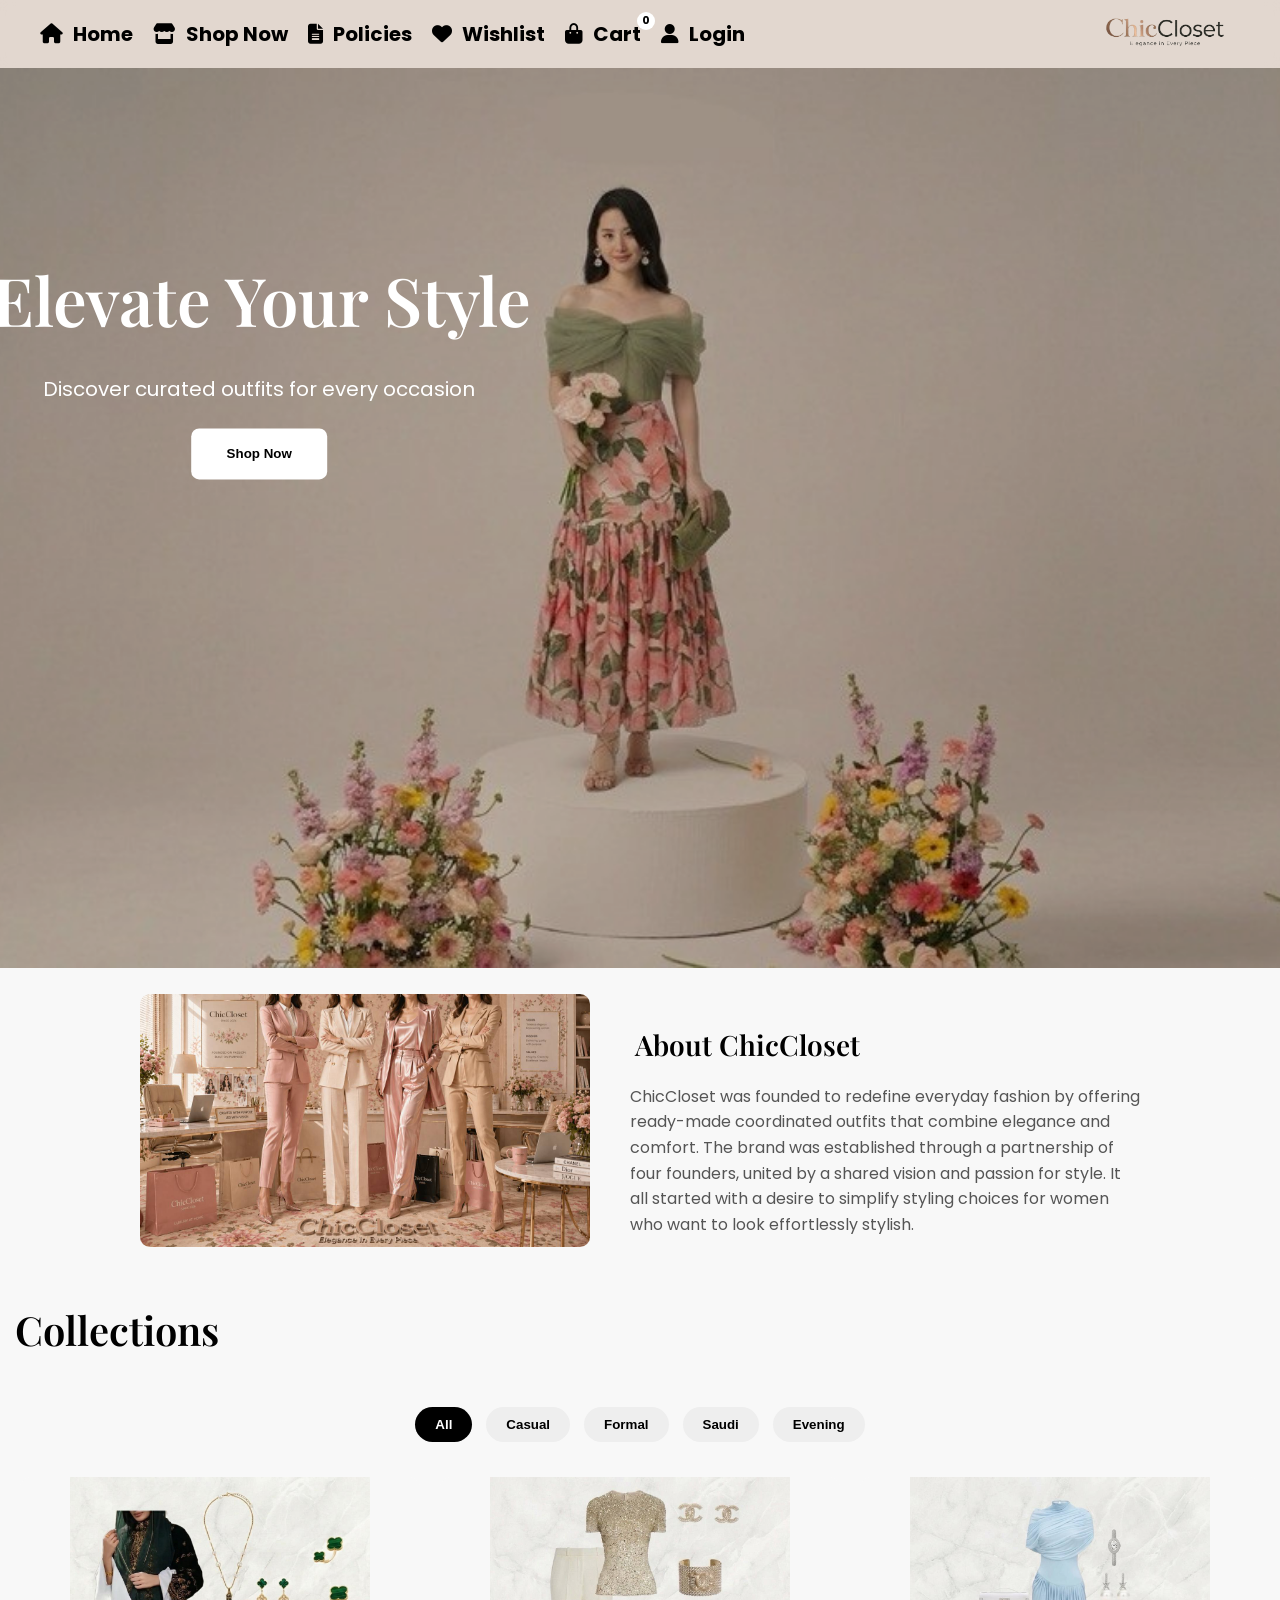
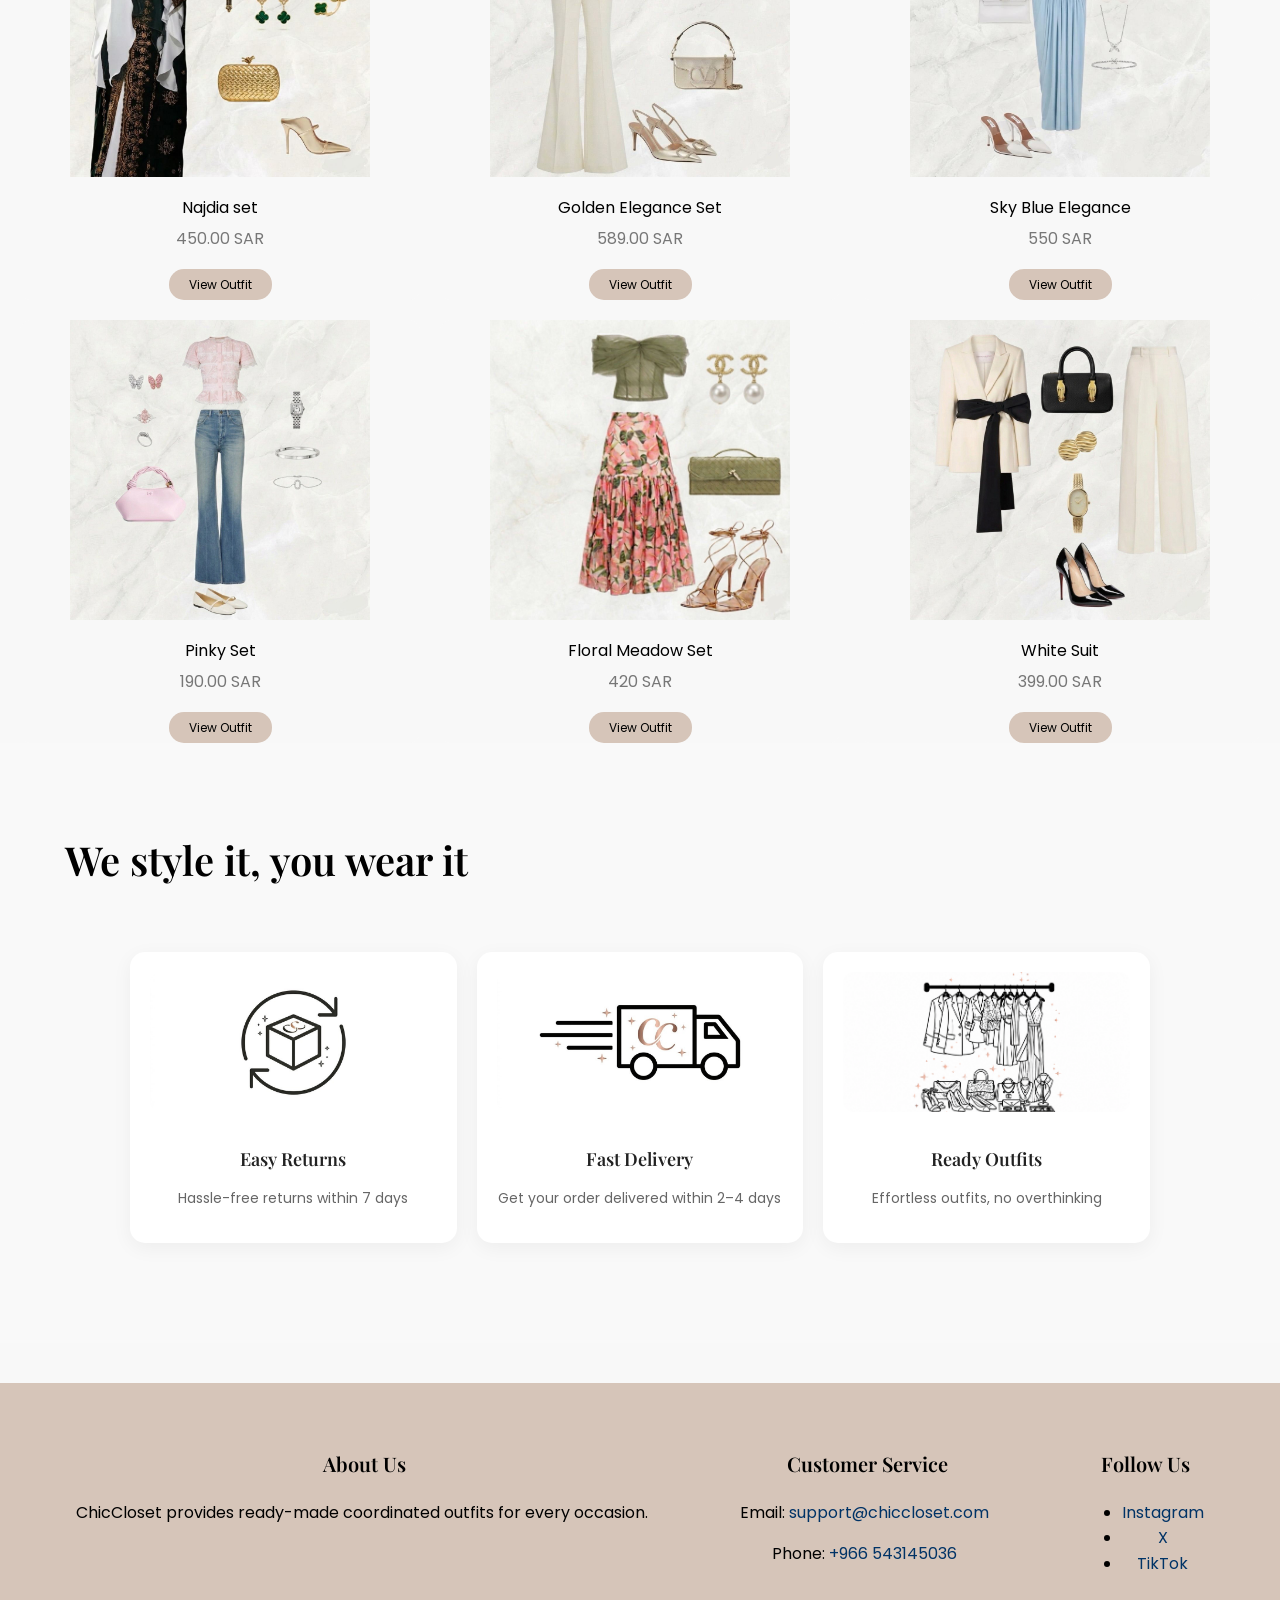
==== commit e90290a6: "neww" ====
--- a/index.html
+++ b/index.html
@@ -1,355 +1,355 @@
-<!DOCTYPE html>
-<html lang="en">
-<head>
-  <meta charset="UTF-8">
-  <meta name="viewport" content="width=device-width, initial-scale=1.0" />
-  <title>Home</title>
-  <link rel="stylesheet" href="style.css">
-  <link rel="stylesheet" href="https://cdnjs.cloudflare.com/ajax/libs/font-awesome/6.5.1/css/all.min.css">
-  <link rel="preconnect" href="https://fonts.googleapis.com">
-  <link rel="preconnect" href="https://fonts.gstatic.com" crossorigin>
-  <link href="https://fonts.googleapis.com/css2?family=Playfair+Display:wght@500;600;700&family=Poppins:wght@300;400;500;600&display=swap" rel="stylesheet">
-</head>
-<body>
-
-<div class="navbar">
-  <a href="index.html" class="logo">
-  <img src="images/logo.png"  alt="ChicCloset Logo ">
-  </a>
-  <ul class="nav-icons-links">
-  <li><a href="index.html"><i class="fa-solid fa-house"></i> Home</a></li>
-    <li><a href="#shopNow"><i class="fa-solid fa-store"></i> Shop Now</a></li>
-
-  <li><a href="#policies"><i class="fa-solid fa-file-lines"></i> Policies</a></li>
-
-  <li><a href="favorites_page.html"><i class="fa-solid fa-heart"></i> Wishlist</a></li>
-  <li class="cart-item-nav">
-  <a href="cart.html" class="cart-link">
-    <i class="fa-solid fa-bag-shopping"></i>
-    Cart
-    <span id="cart-count">0</span>
-  </a>
-</li>
-  <li><a href="login.html" id="login-link"><i class="fa-solid fa-user"></i> Login</a></li>
-  <li><button id="logout-btn" onclick="logout()">Logout</button></li>
-</ul>
-</div>
-
-
-<div class="hero">
-  <img id="hero-img" src="images/photoshoot1.jpg" alt="Fashion collection">
-
-  <div class="hero-text">
-    <h1>Elevate Your Style</h1>
-    <p>Discover curated outfits for every occasion</p>
-    <button onclick="scrollToProducts()">Shop Now</button>
-  </div>
-</div>
-
-<section class="about">
-  <div class="about-container">
-
-    <img src="images/founders.jpg" alt="About four founders of the Brand">
-
-    <article class="about-text">
-      <h2>About ChicCloset</h2>
-      <p>
-        ChicCloset was founded to redefine everyday fashion by offering ready-made coordinated outfits that combine elegance and comfort.
-       The brand was established through a partnership of four founders, united by a shared vision and passion for style.
-       It all started with a desire to simplify styling choices for women who want to look effortlessly stylish.
-      </p>
-    </article>
-
-  </div>
-</section>
-
-<h3 class="section-title" id="shopNow">Collections</h3>
-
-<div class="filters">
-  <button class="active" onclick="filterProducts('all')">All</button>
-  <button onclick="filterProducts('casual')">Casual</button>
-  <button onclick="filterProducts('formal')">Formal</button>
-  <button onclick="filterProducts('saudi')">Saudi</button>
-  <button onclick="filterProducts('evening')">Evening</button>
-</div>
-
-
-<div class="products">
-
-   <article class="card" data-category="saudi">
-    <a href="najdia_outfit.html">
-    <img src="images/najdia_set.jpg" alt="Najdia traditional outfit set">
-    </a>
-   <div class="card-name">Najdia set</div>
-   <div class="card-price">450.00 SAR</div>
-   <a href="najdia_outfit.html" class="btn-details">View Outfit</a>
-   </article>
-
-  <article class="card" data-category="evening">
-      <a href="golden_elegance_set.html">
-    <img src="images/golden_set.jpg" alt="Golden elegant outfit">
-      </a>
-    <div class="card-name">Golden Elegance Set</div>
-    <div class="card-price">589.00 SAR</div>
-    <a href="golden_elegance_set.html" class="btn-details">View Outfit</a>
-  </article>
-
-  <article class="card" data-category="evening">
-      <a href="sky_blue_set.html">
-    <img src="images/sky_blue_set.jpg" alt="Elegant Sky Blue draped dress with silver accessories">
-      </a>
-      <div class="card-name">Sky Blue Elegance</div>
-      <div class="card-price">550 SAR</div>
-      <a href="sky_blue_set.html" class="btn-details">View Outfit</a>
-    </article>
-
-  <article class="card" data-category="casual">
-      <a href="pinky_set.html">
-      <img src="images/pinky_set.jpg" alt="Pink outfit set with lace top">
-      </a>
-    <div class="card-name">Pinky Set</div>
-    <div class="card-price">190.00 SAR</div>
-    <a href="pinky_set.html" class="btn-details">View Outfit</a>
-  </article>
-
-  <article class="card" data-category="evening">
-      <a href="floral_meadow_set.html">
-      <img src="images/floral_set.jpg" alt="Floral skirt with olive green off-shoulder top and gold heels">
-      </a>
-      <div class="card-name">Floral Meadow Set</div>
-      <div class="card-price">420 SAR</div>
-      <a href="floral_meadow_set.html" class="btn-details">View Outfit</a>
-    </article>
-
-  <article class="card" data-category="formal">
-      <a href="white_suit.html">
-    <img src="images/white_suit.jpg" alt="White formal suit with blazer">
-      </a>
-    <div class="card-name">White Suit</div>
-    <div class="card-price">399.00 SAR</div>
-    <a href="white_suit.html" class="btn-details">View Outfit</a>
-
-
-  </article>
-
-</div>
-
-<section class="features-section" id="policies">
-  <h2>We style it, you wear it</h2>
-  <div class="container">
-
-    <div class="feature">
-      <img src="images/ready_outfit.png" alt="outfit styling" />
-      <h3>Ready Outfits</h3>
-      <p>Effortless outfits, no overthinking</p>
-    </div>
-
-    <div class="feature">
-      <img src="images/fast_delivery.jpg" alt="fast delivery" />
-      <h3>Fast Delivery</h3>
-      <p>Get your order delivered within 2–4 days</p>
-    </div>
-
-    <div class="feature">
-      <img src="images/easy_returns.jpg" alt="easy returns" />
-      <h3>Easy Returns</h3>
-      <p>Hassle-free returns within 7 days</p>
-    </div>
-  </div>
-</section>
-
-<footer class="footer">
-  <div class="footer-section">
-    <h2>About Us</h2>
-    <p>ChicCloset provides ready-made coordinated outfits for every occasion.</p>
-  </div>
-
-  <div class="footer-section">
-    <h2>Customer Service</h2>
-    <p>Email: <a href="mailto:support@chiccloset.com">support@chiccloset.com</a></p>
-    <p>Phone: <a href="tel:+9665XXXXXXXX">+966 543145036</a></p>
-  </div>
-
-  <div class="footer-section">
-    <h2>Follow Us</h2>
-    <ul>
-      <li><a href="https://www.instagram.com/chiccloset_0166">Instagram</a></li>
-      <li><a href="https://x.com/ChicClosethrcp">X</a></li>
-      <li><a href="https://www.tiktok.com/@chiccloset448">TikTok</a></li>
-    </ul>
-  </div>
-</footer>
-
-
-<script>
- // ================== Navbar ==================
-
-// Update navbar based on login status
-function updateNavbar() {
-
-  // Get currently logged-in user from localStorage
-  const user = JSON.parse(localStorage.getItem("currentUser"));
-
-  // Select login link and logout button
-  const loginLink = document.getElementById("login-link");
-  const logoutBtn = document.getElementById("logout-btn");
-
-  // If user is logged in
-  if (user) {
-
-    // Extract username from email (before @)
-    const username = user.email.split("@")[0];
-
-    // Show username instead of "Login"
-    loginLink.innerHTML = `
-      <i class="fa-solid fa-user"></i> ${username}
-    `;
-
-    // Go to profile page
-    loginLink.href = "profile.html";
-
-    // Display logout button
-    logoutBtn.style.display = "block";
-
-  } else {
-
-    // Show default login text
-    loginLink.innerHTML = `
-      <i class="fa-solid fa-user"></i> Login
-    `;
-
-    // Go to login page
-    loginLink.href = "login.html";
-
-    // Hide logout button
-    logoutBtn.style.display = "none";
-  }
-}
-
-// Run navbar update when page loads
-updateNavbar();
-
-
-// ================== Logout ==================
-
-// Remove user data and return to home page
-function logout() {
-  localStorage.removeItem("currentUser");
-
-  alert("Logged out!");
-
-  window.location.href = "home.html";
-}
-  // ================== Scroll To Products ==================
-
-  // Smooth scroll to the products section
-  function scrollToProducts() {
-    document.querySelector(".section-title").scrollIntoView({
-      behavior: "smooth"
-    });
-  }
-
-
-  // ================== Hero Image Slider ==================
-
-  // Current image index
-  let current = 0;
-
-  // Change hero image every few seconds
-  function changeHero() {
-    const images = [
-      "images/photoshoot1.jpg",
-      "images/photoshoot2.jpg",
-      "images/photoshoot3.jpg"
-    ];
-
-    // Move to next image
-    current++;
-
-    // Return to first image if end is reached
-    if (current >= images.length) {
-      current = 0;
-    }
-
-    // Update image source
-    document.getElementById("hero-img").src = images[current];
-  }
-
-  // Automatically change image every 3 seconds
-  setInterval(changeHero, 3000);
-
-
-  // ================== Product Filter ==================
-
-  // Show products by selected category
-  function filterProducts(category) {
-    const cards = document.querySelectorAll(".card");
-
-    // Loop through all product cards
-    cards.forEach(function(card) {
-
-      // Show all products
-      if (category === "all") {
-        card.style.display = "flex";
-      }
-
-      // Show products matching selected category
-      else if (card.getAttribute("data-category") === category) {
-        card.style.display = "flex";
-      }
-
-      // Hide non-matching products
-      else {
-        card.style.display = "none";
-      }
-
-    });
-
-    // Select all filter buttons
-    const buttons = document.querySelectorAll(".filters button");
-
-    // Remove active class from all buttons
-    buttons.forEach(btn => btn.classList.remove("active"));
-
-    // Add active class to clicked button
-    event.target.classList.add("active");
-  }
-
-
-  // ================== Cart Count ==================
-
-  // Update cart icon number in the navbar
-  function updateCartCount() {
-
-    // Get current logged-in user
-    const user = JSON.parse(localStorage.getItem("currentUser"));
-
-    // Initialize cart array
-    let cart = [];
-
-    // Load user's cart if logged in
-    if (user) {
-      cart = JSON.parse(localStorage.getItem("cart_" + user.email)) || [];
-    }
-
-    // Calculate total quantity of all items
-    let totalQty = 0;
-
-    cart.forEach(item => {
-      totalQty += Number(item.quantity);
-    });
-
-    // Update the cart count element
-    let count = document.getElementById("cart-count");
-
-    if (count) {
-      count.textContent = totalQty;
-    }
-  }
-
-  // Run cart count update when page loads
-  updateCartCount();
-
-</script>
-</body>
+<!DOCTYPE html>
+<html lang="en">
+<head>
+  <meta charset="UTF-8">
+  <meta name="viewport" content="width=device-width, initial-scale=1.0" />
+  <title>Home</title>
+  <link rel="stylesheet" href="style.css">
+  <link rel="stylesheet" href="https://cdnjs.cloudflare.com/ajax/libs/font-awesome/6.5.1/css/all.min.css">
+  <link rel="preconnect" href="https://fonts.googleapis.com">
+  <link rel="preconnect" href="https://fonts.gstatic.com" crossorigin>
+  <link href="https://fonts.googleapis.com/css2?family=Playfair+Display:wght@500;600;700&family=Poppins:wght@300;400;500;600&display=swap" rel="stylesheet">
+</head>
+<body>
+
+<div class="navbar">
+  <a href="index.html" class="logo">
+  <img src="images/logo.png"  alt="ChicCloset Logo ">
+  </a>
+  <ul class="nav-icons-links">
+  <li><a href="index.html"><i class="fa-solid fa-house"></i> Home</a></li>
+    <li><a href="#shopNow"><i class="fa-solid fa-store"></i> Shop Now</a></li>
+
+  <li><a href="#policies"><i class="fa-solid fa-file-lines"></i> Policies</a></li>
+
+  <li><a href="favorites_page.html"><i class="fa-solid fa-heart"></i> Wishlist</a></li>
+  <li class="cart-item-nav">
+  <a href="cart.html" class="cart-link">
+    <i class="fa-solid fa-bag-shopping"></i>
+    Cart
+    <span id="cart-count">0</span>
+  </a>
+</li>
+  <li><a href="login.html" id="login-link"><i class="fa-solid fa-user"></i> Login</a></li>
+  <li><button id="logout-btn" onclick="logout()">Logout</button></li>
+</ul>
+</div>
+
+
+<div class="hero">
+  <img id="hero-img" src="images/photoshoot1.jpg" alt="Fashion collection">
+
+  <div class="hero-text">
+    <h1>Elevate Your Style</h1>
+    <p>Discover curated outfits for every occasion</p>
+    <button onclick="scrollToProducts()">Shop Now</button>
+  </div>
+</div>
+
+<section class="about">
+  <div class="about-container">
+
+    <img src="images/founders.jpg" alt="About four founders of the Brand">
+
+    <article class="about-text">
+      <h2>About ChicCloset</h2>
+      <p>
+        ChicCloset was founded to redefine everyday fashion by offering ready-made coordinated outfits that combine elegance and comfort.
+       The brand was established through a partnership of four founders, united by a shared vision and passion for style.
+       It all started with a desire to simplify styling choices for women who want to look effortlessly stylish.
+      </p>
+    </article>
+
+  </div>
+</section>
+
+<h3 class="section-title" id="shopNow">Collections</h3>
+
+<div class="filters">
+  <button class="active" onclick="filterProducts('all')">All</button>
+  <button onclick="filterProducts('casual')">Casual</button>
+  <button onclick="filterProducts('formal')">Formal</button>
+  <button onclick="filterProducts('saudi')">Saudi</button>
+  <button onclick="filterProducts('evening')">Evening</button>
+</div>
+
+
+<div class="products">
+
+   <article class="card" data-category="saudi">
+    <a href="najdia_outfit.html">
+    <img src="images/najdia_set.jpg" alt="Najdia traditional outfit set">
+    </a>
+   <div class="card-name">Najdia set</div>
+   <div class="card-price">450.00 SAR</div>
+   <a href="najdia_outfit.html" class="btn-details">View Outfit</a>
+   </article>
+
+  <article class="card" data-category="evening">
+      <a href="golden_elegance_set.html">
+    <img src="images/golden_set.jpg" alt="Golden elegant outfit">
+      </a>
+    <div class="card-name">Golden Elegance Set</div>
+    <div class="card-price">589.00 SAR</div>
+    <a href="golden_elegance_set.html" class="btn-details">View Outfit</a>
+  </article>
+
+  <article class="card" data-category="evening">
+      <a href="sky_blue_set.html">
+    <img src="images/sky_blue_set.jpg" alt="Elegant Sky Blue draped dress with silver accessories">
+      </a>
+      <div class="card-name">Sky Blue Elegance</div>
+      <div class="card-price">550 SAR</div>
+      <a href="sky_blue_set.html" class="btn-details">View Outfit</a>
+    </article>
+
+  <article class="card" data-category="casual">
+      <a href="pinky_set.html">
+      <img src="images/pinky_set.jpg" alt="Pink outfit set with lace top">
+      </a>
+    <div class="card-name">Pinky Set</div>
+    <div class="card-price">190.00 SAR</div>
+    <a href="pinky_set.html" class="btn-details">View Outfit</a>
+  </article>
+
+  <article class="card" data-category="evening">
+      <a href="floral_meadow_set.html">
+      <img src="images/floral_set.jpg" alt="Floral skirt with olive green off-shoulder top and gold heels">
+      </a>
+      <div class="card-name">Floral Meadow Set</div>
+      <div class="card-price">420 SAR</div>
+      <a href="floral_meadow_set.html" class="btn-details">View Outfit</a>
+    </article>
+
+  <article class="card" data-category="formal">
+      <a href="white_suit.html">
+    <img src="images/white_suit.jpg" alt="White formal suit with blazer">
+      </a>
+    <div class="card-name">White Suit</div>
+    <div class="card-price">399.00 SAR</div>
+    <a href="white_suit.html" class="btn-details">View Outfit</a>
+
+
+  </article>
+
+</div>
+
+<section class="features-section" id="policies">
+  <h2>We style it, you wear it</h2>
+  <div class="container">
+
+    <div class="feature">
+      <img src="images/ready_outfit.png" alt="outfit styling" />
+      <h3>Ready Outfits</h3>
+      <p>Effortless outfits, no overthinking</p>
+    </div>
+
+    <div class="feature">
+      <img src="images/fast_delivery.jpg" alt="fast delivery" />
+      <h3>Fast Delivery</h3>
+      <p>Get your order delivered within 2–4 days</p>
+    </div>
+
+    <div class="feature">
+      <img src="images/easy_returns.jpg" alt="easy returns" />
+      <h3>Easy Returns</h3>
+      <p>Hassle-free returns within 7 days</p>
+    </div>
+  </div>
+</section>
+
+<footer class="footer">
+  <div class="footer-section">
+    <h2>About Us</h2>
+    <p>ChicCloset provides ready-made coordinated outfits for every occasion.</p>
+  </div>
+
+  <div class="footer-section">
+    <h2>Customer Service</h2>
+    <p>Email: <a href="mailto:support@chiccloset.com">support@chiccloset.com</a></p>
+    <p>Phone: <a href="tel:+9665XXXXXXXX">+966 543145036</a></p>
+  </div>
+
+  <div class="footer-section">
+    <h2>Follow Us</h2>
+    <ul>
+      <li><a href="https://www.instagram.com/chiccloset_0166">Instagram</a></li>
+      <li><a href="https://x.com/ChicClosethrcp">X</a></li>
+      <li><a href="https://www.tiktok.com/@chiccloset448">TikTok</a></li>
+    </ul>
+  </div>
+</footer>
+
+
+<script>
+ // ================== Navbar ==================
+
+// Update navbar based on login status
+function updateNavbar() {
+
+  // Get currently logged-in user from localStorage
+  const user = JSON.parse(localStorage.getItem("currentUser"));
+
+  // Select login link and logout button
+  const loginLink = document.getElementById("login-link");
+  const logoutBtn = document.getElementById("logout-btn");
+
+  // If user is logged in
+  if (user) {
+
+    // Extract username from email (before @)
+    const username = user.email.split("@")[0];
+
+    // Show username instead of "Login"
+    loginLink.innerHTML = `
+      <i class="fa-solid fa-user"></i> ${username}
+    `;
+
+    // Go to profile page
+    loginLink.href = "profile.html";
+
+    // Display logout button
+    logoutBtn.style.display = "block";
+
+  } else {
+
+    // Show default login text
+    loginLink.innerHTML = `
+      <i class="fa-solid fa-user"></i> Login
+    `;
+
+    // Go to login page
+    loginLink.href = "login.html";
+
+    // Hide logout button
+    logoutBtn.style.display = "none";
+  }
+}
+
+// Run navbar update when page loads
+updateNavbar();
+
+
+// ================== Logout ==================
+
+// Remove user data and return to home page
+function logout() {
+  localStorage.removeItem("currentUser");
+
+  alert("Logged out!");
+
+  window.location.href = "home.html";
+}
+  // ================== Scroll To Products ==================
+
+  // Smooth scroll to the products section
+  function scrollToProducts() {
+    document.querySelector(".section-title").scrollIntoView({
+      behavior: "smooth"
+    });
+  }
+
+
+  // ================== Hero Image Slider ==================
+
+  // Current image index
+  let current = 0;
+
+  // Change hero image every few seconds
+  function changeHero() {
+    const images = [
+      "images/photoshoot1.jpg",
+      "images/photoshoot2.jpg",
+      "images/photoshoot3.jpg"
+    ];
+
+    // Move to next image
+    current++;
+
+    // Return to first image if end is reached
+    if (current >= images.length) {
+      current = 0;
+    }
+
+    // Update image source
+    document.getElementById("hero-img").src = images[current];
+  }
+
+  // Automatically change image every 3 seconds
+  setInterval(changeHero, 3000);
+
+
+  // ================== Product Filter ==================
+
+  // Show products by selected category
+  function filterProducts(category) {
+    const cards = document.querySelectorAll(".card");
+
+    // Loop through all product cards
+    cards.forEach(function(card) {
+
+      // Show all products
+      if (category === "all") {
+        card.style.display = "flex";
+      }
+
+      // Show products matching selected category
+      else if (card.getAttribute("data-category") === category) {
+        card.style.display = "flex";
+      }
+
+      // Hide non-matching products
+      else {
+        card.style.display = "none";
+      }
+
+    });
+
+    // Select all filter buttons
+    const buttons = document.querySelectorAll(".filters button");
+
+    // Remove active class from all buttons
+    buttons.forEach(btn => btn.classList.remove("active"));
+
+    // Add active class to clicked button
+    event.target.classList.add("active");
+  }
+
+
+  // ================== Cart Count ==================
+
+  // Update cart icon number in the navbar
+  function updateCartCount() {
+
+    // Get current logged-in user
+    const user = JSON.parse(localStorage.getItem("currentUser"));
+
+    // Initialize cart array
+    let cart = [];
+
+    // Load user's cart if logged in
+    if (user) {
+      cart = JSON.parse(localStorage.getItem("cart_" + user.email)) || [];
+    }
+
+    // Calculate total quantity of all items
+    let totalQty = 0;
+
+    cart.forEach(item => {
+      totalQty += Number(item.quantity);
+    });
+
+    // Update the cart count element
+    let count = document.getElementById("cart-count");
+
+    if (count) {
+      count.textContent = totalQty;
+    }
+  }
+
+  // Run cart count update when page loads
+  updateCartCount();
+
+</script>
+</body>
 </html>
--- a/style.css
+++ b/style.css
@@ -1,1316 +1,1318 @@
-
-body {
-  margin: 0;
-  font-family: "Poppins", sans-serif;
-  background: #f8f8f8;
-  overflow-x: hidden;
-  line-height: 1.6;
-}
-
-
-/* ================= HOME PAGE ================= */
-
-.hero {
-  position: relative;
-  height: 100vh;
-  overflow: hidden;
-}
-
-.hero img {
-  width: 100%;
-  height: 100%;
-  object-fit: cover;
-}
-
-
-.hero::after {
-  content: "";
-  position: absolute;
-  width: 100%;
-  height: 100%;
-  background: rgba(0,0,0,0.20);
-  top: 0;
-  left: 0;
-}
-
-.hero-text {
-  position: absolute;
-  top: 30%;
-  left: 50%;
-  transform: translate(-120%, -50%);
-  color: #fff;
-  text-align: center;
-  z-index: 2;
-}
-
-.hero-text h1 {
-  font-size: 67px;
-  margin-bottom: 9px;
-   margin-top: 50px;
-}
-
-.hero-text p {
-  font-size: 20px;
-}
-
-.hero-text button {
-  margin-top: 3px;
-  padding: 18px 35px;
-  border: none;
-  background: white;
-  color: black;
-  font-weight: bold;
-  cursor: pointer;
-  border-radius: 8px;
-  transition: 0.3s;
-
-}
-
-.hero-text button:hover {
-  background: black;
-  color: white;
-}
-
-.about {
-  padding:20px;
-  background:transparent;
-}
-
-.about-container {
-  display: flex;
-  align-items: center;
-  gap: 40px;
-  max-width: 1000px;
-  margin: auto;
-}
-
-.about-container img {
-  width: 45%;
-  border-radius: 10px;
-}
-
-.about-text {
-  width: 55%;
-}
-
-.about-text h2 {
-  font-size: 28px;
-  margin-bottom: 15px;
-}
-
-.about-text p {
-  color: #555;
-  line-height: 1.6;
-}
-
-.icons span {
-  margin-left: 10px;
-  background: white;
-  padding: 8px;
-  border-radius: 50%;
-  cursor: pointer;
-}
-
-
-
-.section-title {
-  padding: 0 15px;
-  margin-top: 25px;
-  font-size:40px;
-
-
-}
-
-.categories {
-  margin-top: 10px;
-}
-
-.products {
-  display: grid;
-  grid-template-columns: repeat(3, 1fr);
-  gap: 20px;
-  padding: 0 20px;
-  align-items: center;
-}
-
-.products .card {
-  width: 100%;
-}
-
-.filters {
-  text-align: center;
-  margin: 30px 0;
-}
-
-.filters button {
-  padding: 10px 20px;
-  border: none;
-  background: #eee;
-  border-radius: 20px;
-  cursor: pointer;
-  margin: 5px;
-  transition: 0.3s;
-  font-weight: bold;
-}
-
-.filters button:hover {
-  background: black;
-  color: white;
-}
-
-.filters .active {
-  background: black;
-  color: white;
-}
-
-.btn-details {
-  display: block;
-  margin: 8px auto 0;
-  padding: 6px 20px;
-  padding-button:180px;
-  text-align: center;
-  font-size: 12px;
-  border: none;
-  border-radius: 15px;
-  background-color: #d6c5b9;
-  color: black;
-  cursor: pointer;
-  transition: 0.3s;
-  text-decoration: none;
-}
-
-
-.btn-details:hover {
-  background-color: #bfae9f;
-  transform: scale(1.05);
-}
-
-/* ================= features section ================= */
-.features-section {
-  padding: 60px 20px;
-  background: #f9f9f9;
-}
-.features-section h2{
-  padding: 0 15px;
-  margin-top: 25px;
-  margin-left: 30px;
-  font-size:40px;
-}
-
-.features-section .container {
-  display: flex;
-  justify-content: space-between;
-  gap: 20px;
-  flex-wrap: wrap;
-  max-width: 1100px;
-  margin: auto;
-}
-
-.feature {
-  background: #fff;
-  flex: 1;
-  min-width: 220px;
-  padding: 20px;
-  border-radius: 15px;
-  text-align: center;
-  box-shadow: 0 5px 20px rgba(0,0,0,0.05);
-  transition: 0.3s ease;
-}
-
-.feature:hover {
-  transform: translateY(-5px);
-}
-
-.feature img {
-  width: 100%;
-  height: 140px;
-  object-fit: cover;
-  border-radius: 12px;
-  margin-bottom: 15px;
-}
-
-.feature h3 {
-  margin: 10px 0;
-  font-size: 18px;
-  color: #222;
-}
-
-.feature p {
-  font-size: 14px;
-  color: #666;
-  line-height: 1.5;
-}
-
-/* ================= NAVBAR ================= */
-.navbar {
-  display: flex;
-  justify-content: space-between;
-  align-items: center;
-  flex-direction: row-reverse;
-  background: rgba(214, 197, 185, 0.65);
-  backdrop-filter: blur(8px);
-  padding: 18px 40px;
-  position: sticky;
-  top: 0;
-  left:0;
-  z-index: 1000;
-}
-
-.nav-icons-links {
-  list-style: none;
-  display: flex;
-  gap: 20px;
-  margin: 0;
-  padding: 0;
-}
-
-.nav-icons-links a {
-  text-decoration: none;
-  color: black;
-  font-size: 20px;
-  font-weight: bold;
-  transition: 0.3s;
-}
-
-.nav-icons-links a:hover {
-  color: white;
-}
-
-
-.logo {
-  width: 150px;
-  height: auto;
-  margin-bottom:auto;
-  overflow: hidden;
-}
-
-.logo img {
-  width: 100%;
-  height: 100%;
-  object-fit: cover;
-  display: block;
-}
-
-.nav-icons-links {
-  list-style: none;
-  display: flex;
-  gap: 20px;
-  margin: 0;
-}
-
-.cart-item-nav {
-  position: relative;
-}
-
-.cart-link {
-  position: relative;
-}
-
-.nav-icons-links i {
-  margin-right: 6px;
-}
-
-#cart-count {
-  position: absolute;
-  top: -8px;
-  right: -14px;
-  background:  white;
-  color: black;
-  font-size: 11px;
-  width: 18px;
-  height: 18px;
-  border-radius: 50%;
-  display: flex;
-  justify-content: center;
-  align-items: center;
-}
-
-#logout-btn {
-  margin-top: 3px;
-  padding: 9px 25px;
-  border: none;
-  background: white;
-  color: black;
-  font-weight: bold;
-  cursor: pointer;
-  border-radius: 8px;
-  transition: 0.3s;
-}
-
-#logout-btn:hover {
-  color: gray;
-}
-
-/* ================= FOOTER ================= */
-
-.footer {
-  background: #d6c5b9;
-  text-align: center;
-  display: flex;
-  flex-wrap: wrap;
-  padding: 30px;
-  margin-top: 40px;
-  justify-content: space-around;
-}
-
-.footer h2 {
-  font-size:20px;
-
-}
-
-.footer p {
-  font-size: 16px;
-}
-
-.footer a {
-  color: #003366;
-  text-decoration: none;
-}
-
-.footer a:hover {
-  text-decoration: underline;
-}
-
-
-/* ================= CART page ================= */
-
-* {
-  box-sizing: border-box;
-}
-
-.header {
-  background: #d6c5b9;
-  padding: 15px;
-  display: flex;
-  align-items: center;
-  justify-content: center;
-  position: relative;
-  font-size: 18px;
-  font-weight: bold;
-}
-
-.header h2 {
-  margin: 0;
-}
-
-.back-btn {
-  position: absolute;
-  left: 15px;
-  width: 38px;
-  height: 38px;
-  border-radius: 50%;
-  background: white;
-  display: flex;
-  align-items: center;
-  justify-content: center;
-  text-decoration: none;
-  color: black;
-  box-shadow: 0 2px 8px rgba(0,0,0,0.15);
-  transition: 0.2s;
-}
-
-.back-btn:hover {
-  transform: scale(1.1);
-}
-
-.subtitle {
-  padding: 10px 16px;
-  color: #555;
-}
-
-.cart-container {
-  position: relative;
-  padding: 10px;
-  margin: 10px;
-  padding-bottom: 20px;
-  transition: 0.3s;
-  display: flex;
-  gap: 40px;
-  align-items: flex-start;
-  flex-wrap: nowrap;
-}
-
-#cart-items {
-  display: flex;
-  flex-direction: column;
-  gap: 10px;
-  min-width: 500px;
-  flex: 3;
-}
-
-.right-side {
-  border-left: 1px solid #eee;
-  padding-left: 20px;
-  flex: 1;
-  position: sticky;
-  top: 20px;
-  height: fit-content;
-  min-width: 300px;
-}
-
-
-.cart-item {
-  animation: fadeIn 0.4s ease;
-  background: #fff;
-  border-radius: 12px;
-  padding: 16px;
-  border: 1px solid #eee;
-  transition: 0.3s;
-  display: flex;
-  align-items: center;
-  gap: 25px;
-  justify-content: space-between;
-}
-
-@keyframes fadeIn {
-  from {
-    opacity: 0;
-    transform: translateY(10px);
-  }
-  to {
-    opacity: 1;
-    transform: translateY(0);
-  }
-}
-
-.cart-item:hover {
-  box-shadow: 0 8px 25px rgba(0,0,0,0.08);
-  transform: translateY(-2px);
-}
-
-.cart-item a {
-  text-decoration: none;
-  color: inherit;
-}
-
-.cart-item a:hover {
-  opacity: 0.7;
-}
-
-.cart-item img {
-  width: 120px;
-  height: 120px;
-  object-fit: cover;
-  border-radius: 4px;
-}
-
-
-
-.info{
-flex: 1;
-}
-
-
-.info h3 {
-  font-size: 16px;
-  font-weight: 600;
-  flex: 1;
-}
-
-.info p {
-  font-size: 13px;
-  color: #777;
-}
-
-.info span {
-  font-size: 11px;
-  color: #aaa;
-}
-
-.quantity {
-  min-width: 20px;
-  text-align: center;
-  font-weight: bold;
-}
-
-.sizes-text {
-  font-size: 12px;
-  color: #777;
-  margin-top: 5px;
-}
-
-.actions {
-  display: flex;
-  align-items: center;
-  background: #f8f8f8;
-  padding: 5px;
-  border-radius: 20px;
-  gap: 8px;
-}
-
-.actions button {
-  font-size: 18px;
-  border: none;
-  background: white;
-  cursor: pointer;
-  margin-left: 5px;
-  width: 35px;
-  height: 35px;
-  border-radius: 50%;
-  transition: 0.3s;
-  box-shadow: 0 2px 6px rgba(0,0,0,0.15);
-  font-weight: bold;
-  display: flex;
-  align-items: center;
-  justify-content: center;
-}
-
-.actions button:hover {
-  background-color: #f0f0f0;
-  transform: scale(1.05);
-}
-
-
-.actions button:first-child {
-  margin-left: 0;
-}
-
-.delete {
-  color: red;
-}
-
-.price-box {
-  padding-top: 15px;
-  background: transparent;
-  box-shadow: none;
-  border-top: 1px solid #ddd;
-  border-radius: 0;
-}
-
-.price-box h4 {
-  margin-bottom: 15px;
-  font-weight: 500;
-}
-
-.row {
-  display: flex;
-  justify-content: space-between;
-  margin: 10px 0;
-  font-size: 14px;
-}
-
-.total {
-  margin-top: 15px;
-  font-weight: bold;
-  font-size: 18px;
-  color: black;
-}
-
-.checkout {
-  margin-top: 10px;
-  left: 0;
-  width: 100%;
-  padding: 15px;
-  box-sizing: border-box;
-  background: transparent;
-}
-
-.checkout-btn {
-  display: block;
-  width: 100%;
-  padding: 16px;
-  text-align: center;
-  background: linear-gradient(135deg, #C89B7B, #a67c5b);
-  color: white;
-  border: none;
-  border-radius: 8px;
-  font-size: 16px;
-  font-weight: 600;
-  letter-spacing: 0.5px;
-  transition: 0.3s;
-  text-decoration: none;
-}
-
-.checkout-btn:hover {
-  transform: translateY(-3px);
-  box-shadow: 0 10px 25px rgba(200,155,123,0.4);
-}
-
-
-.empty-cart {
-  display: flex;
-  flex-direction: column;
-  align-items: center;
-  justify-content: center;
-  text-align: center;
-  width: 100%;
-  max-width: 400px;
-  opacity: 0.8;
-  margin: 80px auto;
-}
-
-
-.empty-icon {
-  font-size: 60px;
-  margin-bottom: 10px;
-}
-
-.empty-cart h3 {
-  margin: 10px 0;
-  font-size: 22px;
-}
-
-.empty-cart p {
-  color: #777;
-  font-size: 14px;
-  margin-bottom: 20px;
-}
-
-.start-btn {
-  padding: 12px 25px;
-  background: #d6c5b9;
-  color: black;
-  text-decoration: none;
-  border-radius: 25px;
-  transition: 0.3s;
-}
-
-.start-btn:hover {
-  background: #bfae9f;
-  transform: scale(1.05);
-}
-
-.hidden {
-  display: none !important;
-}
-
-
-/* ================= PRODUCT DETAILS ================= */
-
-.container {
-  display: flex;
-  flex-direction: row-reverse;
-  align-items: flex-start;
-  padding: 40px;
-  gap: 60px;
-
-
-}
-
-.details {
-  flex: 1;
-  max-width: 500px;
-  line-height: 1.5;
-}
-
-.title {
-  font-size: 26px;
-  font-weight: bold;
-
-}
-
-.price {
-  margin-top: 10px;
-  font-size: 20px;
-}
-
-.rating {
-  margin-top: 10px;
-  color: #f5a623;
-}
-
-.section {
-  margin-top: 25px;
-}
-
-
-.sizes {
-  display: flex;
-  gap: 10px;
-  margin-top: 10px;
-}
-
-.size {
-  width: 40px;
-  height: 40px;
-  border: 1px solid #999;
-  display: flex;
-  align-items: center;
-  justify-content: center;
-  cursor: pointer;
-}
-
-.message {
-  display: none;
-  padding: 12px;
-  margin-bottom: 15px;
-  border-radius: 8px;
-  font-size: 14px;
-}
-
-.message.success {
-  background-color: #d4edda;
-  color: #155724;
-}
-
-.message.error {
-  background-color: #f8d7da;
-  color: #721c24;
-}
-.buttons {
-  display: flex;
-  gap: 15px;
-  margin-top: 30px;
-}
-
-.heart-btn {
-  width: 50px;
-  height: 50px;
-  border:none;
-  border-radius: 50%;
-  background: #eee;
-  display: flex;
-  align-items: center;
-  justify-content: center;
-  cursor: pointer;
-  font-size: 24px;
-   transition: 0.3s;
-}
-
-.heart-btn:hover {
-  transform: scale(1.1);
-}
-
-.btn {
-  flex: 1;
-  padding: 14px;
-  border: none;
-  border-radius: 12px;
-  font-size: 16px;
-  cursor: pointer;
-  transition:0.3s ease;
-}
-
-button {
-  cursor: pointer;
-}
-
-.add {
-  background: #c89b7b;
-  color: white;
-  transition: 0.3s;
-}
-
-.add:hover {
-  transform: scale(1.1);
-  background-color: #caa27c;
-}
-
-.buy {
-  border: 1px solid black;
-  background: transparent;
-    transition: 0.3s;
-}
-
-.buy:hover {
-  transform: scale(1.1);
-  }
-
-
-.product-info {
-  margin-top: 20px;
-  font-size: 14px;
-  color: #555;
-}
-
-
-.description {
-  margin-top: 25px;
-  color: #444;
-  line-height: 1.6;
-}
-
-.image-section {
-  width: 50%;
-}
-
-.product-img {
-  width: 100%;
-  max-width: 500px;
-  border-radius: 12px;
-  object-fit: contain;
-}
-
-
-.related {
-  padding: 40px;
-}
-
-
-.related-title {
-  font-size: 22px;
-  margin-bottom: 20px;
-}
-
-.products-rel {
-  display: grid;
-  grid-template-columns: repeat(3, 1fr);
-  gap: 25px;
-  margin-top: 40px;
-  padding: 0 20px;
-  box-sizing: border-box;
-}
-
-
-.card {
-  border-radius: 12px;
-  overflow: hidden;
-  background: #f8f8f8;
-  transition: 0.3s;
-  cursor: pointer;
-  display: flex;
-  flex-direction: column;
-  align-items: center;
-}
-
-.card:hover {
-  transform: translateY(-5px);
-}
-
-.card img {
-  width: 100%;
-  height: 300px;
-  object-fit: cover;
-}
-
-.card-name {
-  text-align: center;
-  margin: 10px 0 5px;
-}
-
-.card-price {
-  text-align: center;
-  color: #777;
-  margin-bottom: 10px;
-}
-
-
-.size.selected {
-  background: black;
-  color: white;
-  border-radius: 5px;
-}
-
-
-.heart-btn.liked {
-  color: red;
-  background: #ffe6e6;
-}
-
-/* ================= WISHLIST PAGE  ================= */
-
-.page-title {
-  padding: 30px 40px 10px;
-  font-size: 24px;
-  font-weight: bold;
-}
-
-.remove-btn {
-  display: block;
-  margin: 10px auto 15px;
-  padding: 8px 15px;
-  border: none;
-  border-radius: 8px;
-  background: black;
-  color: white;
-  cursor: pointer;
-}
-
-.remove-btn:hover {
-  background: #333;
-}
-
-.wishlist-products {
-  display: flex;
-  flex-wrap: wrap;
-  justify-content: center;
-  gap:30px;
-}
-p.empty {
-  width: 100%;
-  text-align: center;
-  margin-top: 100px;
-  color: #888;
-  font-size: 18px;
-}
-
-/* Container for Add to Cart and Remove buttons */
-.wishlist-buttons {
-  display: flex;
-  justify-content: center;
-  align-items: center;
-  gap: 10px;
-  margin: 10px auto 15px;
-}
-
-/* Make both buttons exactly the same size and alignment */
-.remove-btn,
-.add-cart-btn {
-  display: inline-flex;
-  justify-content: center;
-  align-items: center;
-  width: 120px;
-  height: 40px;
-  padding: 0;
-  margin: 0;
-  border: none;
-  border-radius: 8px;
-  font-size: 14px;
-  font-family: "Poppins", sans-serif;
-  font-weight: 500;
-  line-height: 1;
-  text-decoration: none;
-  cursor: pointer;
-  box-sizing: border-box;
-  transition: 0.3s;
-  vertical-align: middle;
-
-}
-
-/* Remove button */
-.remove-btn {
-  background: black;
-  color: white;
-}
-
-.remove-btn:hover {
-  background: #333;
-}
-
-/* Add to Cart button */
-.add-cart-btn {
-  background: #c89b7b;
-  color: white;
-}
-
-.add-cart-btn:hover {
-  background: #a67c5b;
-}
-
-#favoritesContainer {
-  min-height: calc(100vh - 300px);
-}
-
-/* ===== Headings Font ===== */
-
-h1,
-h2,
-h3,
-.title,
-.section-title,
-.related-title,
-.about-text h2,
-.features-section h2,
-.hero-text h1 {
-  font-family: "Playfair Display", serif;
-  font-weight: 600;
-}
-
-/* ================= PROFILE PAGE ================= */
-
-body h1,
-body h2 {
-  max-width: 1000px;
-  margin-left: auto;
-  margin-right: auto;
-  padding-left: 5px;
-}
-
-body h1 {
-  margin-top: 40px;
-  margin-bottom: 20px;
-}
-
-body h2 {
-  margin-top: 35px;
-  margin-bottom: 20px;
-}
-
-/* Profile Information Card */
-#profileInfo {
-  max-width: 1000px;
-  margin: 0 auto;
-  background: #ffffff;
-  border-radius: 20px;
-  padding: 35px 40px;
-  box-shadow: 0 8px 30px rgba(0, 0, 0, 0.06);
-}
-
-#profileInfo p {
-  margin: 14px 0;
-  font-size: 16px;
-  color: #555;
-}
-
-#profileInfo strong {
-  color: #111;
-  display: inline-block;
-  min-width: 90px;
-  font-weight: 600;
-}
-
-/* Orders Container */
-#ordersContainer {
-  max-width: 1000px;
-  margin: 0 auto 60px;
-}
-
-/* Individual Order Card */
-.order-box {
-  background: #ffffff;
-  border-radius: 20px;
-  padding: 30px 35px;
-  margin-bottom: 25px;
-  box-shadow: 0 8px 30px rgba(0, 0, 0, 0.06);
-  border-left: 5px solid #d6c5b9;
-  transition: 0.3s ease;
-}
-
-.order-box:hover {
-  transform: translateY(-3px);
-  box-shadow: 0 12px 35px rgba(0, 0, 0, 0.08);
-}
-
-.order-box h3 {
-  margin: 0 0 20px;
-  font-family: "Playfair Display", serif;
-  font-size: 22px;
-  font-weight: 600;
-  color: #222;
-}
-
-.order-box ul {
-  list-style: none;
-  margin: 0 0 20px;
-  padding: 0;
-}
-
-.order-box > p {
-  margin: 0;
-  font-size: 17px;
-  font-weight: 600;
-  color: #111;
-  padding-top: 15px;
-  border-top: 1px solid #eee;
-}
-
-#emptyOrdersMessage {
-  max-width: 1000px;
-  margin: 20px auto;
-  padding-left: 5px;
-  color: #888;
-  font-size: 16px;
-}
-
-/* ================= ORDER ITEMS ================= */
-
-.order-item {
-  display: flex;
-  align-items: center;
-  gap: 15px;
-  padding: 12px;
-  margin-bottom: 12px;
-  background: #f8f8f8;
-  border-radius: 12px;
-  transition: 0.3s ease;
-}
-
-.order-item:hover {
-  background: #f3f3f3;
-}
-
-.order-item-image {
-  width: 75px;
-  height: 75px;
-  object-fit: cover;
-  border-radius: 10px;
-  flex-shrink: 0;
-  border: 1px solid #eee;
-}
-
-.order-item-details {
-  display: flex;
-  flex-direction: column;
-  gap: 4px;
-}
-
-.order-item-name {
-  font-size: 15px;
-  font-weight: 500;
-  color: #222;
-}
-
-.order-item-price {
-  font-size: 14px;
-  color: #777;
-}
-
-/* Empty State Messages */
-#profileInfo > p:only-child,
-#ordersContainer > p {
-  text-align: center;
-  color: #888;
-  font-size: 16px;
-  margin: 20px 0;
-}
-
-/* Responsive Design */
-@media (max-width: 768px) {
-  body {
-    padding: 25px 15px;
-  }
-
-
-#profileInfo,
-  .order-box {
-    padding: 25px 20px;
-    border-radius: 15px;
-  }
-
-  #profileInfo strong {
-    display: block;
-    margin-bottom: 4px;
-  }
-
-  .order-item {
-    align-items: flex-start;
-  }
-
-  .order-item-image {
-    width: 65px;
-    height: 65px;
-  }
-}
-/* ===== Profile Form ===== */
-#profileForm {
-  display: flex;
-  flex-direction: column;
-  gap: 14px;
-  max-width: 600px;
-  margin: 30px auto;
-  padding: 35px;
-  background: #fff;
-  border-radius: 20px;
-  box-shadow: 0 8px 30px rgba(0,0,0,0.06);
-}
-
-#profileForm label {
-  font-size: 14px;
-  font-weight: 600;
-  color: #333;
-  margin-bottom: -8px;
-}
-
-#profileForm input {
-  padding: 13px 15px;
-  border: 1px solid #ddd;
-  border-radius: 10px;
-  font-size: 14px;
-  font-family: "Poppins", sans-serif;
-  transition: 0.3s;
-  background: #fafafa;
-}
-
-#profileForm input:focus {
-  border-color: #c9a96e;
-  background: white;
-  box-shadow: 0 0 0 3px rgba(201,169,110,0.15);
-}
-
-#profileForm button {
-  margin-top: 10px;
-  padding: 14px;
-  background: #c9a96e;
-  color: white;
-  border: none;
-  border-radius: 10px;
-  font-size: 15px;
-  font-weight: 500;
-  cursor: pointer;
-  transition: 0.3s;
-}
-
-#profileForm button:hover {
-  background: #b8935a;
-  transform: translateY(-2px);
-}
-
-#profileInfo button {
-  margin-top: 16px;
-  padding: 10px 20px;
-  background: #c9a96e;
-  color: #fff;
-  border: none;
-  border-radius: 8px;
-  font-size: 14px;
-  cursor: pointer;
-  font-family: 'Poppins', sans-serif;
-}
-
-#profileInfo button:hover {
-  background: #b8935a;
-}
-
-#profileInfo button,
-#profileForm button {
-  transition: 0.3s ease;
-}
-
-#profileInfo button:hover,
-#profileForm button:hover {
-  transform: translateY(-2px);
-}
-
-.error-msg {
- font-size: 13px;
- color: #d93025;
- margin-top: 5px;
- font-weight: 500;
-}
-
-/* ===== Password Toggle Buttons (Profile Page) ===== */
-.pass-field { position: relative; width: 100%; }
-
-#profileForm .pass-field input {
-  width: 100%;
-  padding: 13px 75px 13px 15px !important;
-  border: 1px solid #ddd;
-  border-radius: 10px;
-  font-size: 14px;
-  font-family: "Poppins", sans-serif;
-  background: #fafafa;
-  box-sizing: border-box;
-  transition: 0.3s;
-}
-#profileForm .pass-field input:focus {
-  border-color: #c9a96e;
-  background: white;
-  outline: none;
-  box-shadow: 0 0 0 3px rgba(201,169,110,0.15);
-}
-#profileForm .pass-field input.is-invalid { border-color: #d93025; }
-
-#profileForm .pass-icon-btn {
-  position: absolute;
-  top: 50%; transform: translateY(-50%);
-  background: none !important;
-  border: none !important;
-  cursor: pointer;
-  font-size: 15px;
-  color: #888;
-  padding: 0 !important;
-  margin-top: 0 !important;
-  display: none;
-  transition: color 0.2s;
-  width: auto !important;
-  border-radius: 0 !important;
-  box-shadow: none !important;
-}
-#profileForm .pass-icon-btn:hover {
-  color: #c9a96e;
-  background: none !important;
-  transform: translateY(-50%) !important;
-}
-.btn-eye  { right: 40px; }
-.btn-clear{ right: 12px; }
-
+
+body {
+  margin: 0;
+  font-family: "Poppins", sans-serif;
+  background: #f8f8f8;
+  overflow-x: hidden;
+  line-height: 1.6;
+}
+
+
+/* ================= HOME PAGE ================= */
+
+.hero {
+  position: relative;
+  height: 100vh;
+  overflow: hidden;
+}
+
+.hero img {
+  width: 100%;
+  height: 100%;
+  object-fit: cover;
+}
+
+
+.hero::after {
+  content: "";
+  position: absolute;
+  width: 100%;
+  height: 100%;
+  background: rgba(0,0,0,0.20);
+  top: 0;
+  left: 0;
+}
+
+.hero-text {
+  position: absolute;
+  top: 30%;
+  left: 50%;
+  transform: translate(-120%, -50%);
+  color: #fff;
+  text-align: center;
+  z-index: 2;
+}
+
+.hero-text h1 {
+  font-size: 67px;
+  margin-bottom: 9px;
+   margin-top: 50px;
+}
+
+.hero-text p {
+  font-size: 20px;
+}
+
+.hero-text button {
+  margin-top: 3px;
+  padding: 18px 35px;
+  border: none;
+  background: white;
+  color: black;
+  font-weight: bold;
+  cursor: pointer;
+  border-radius: 8px;
+  transition: 0.3s;
+
+}
+
+.hero-text button:hover {
+  background: black;
+  color: white;
+}
+
+.about {
+  padding:20px;
+  background:transparent;
+}
+
+.about-container {
+  display: flex;
+  align-items: center;
+  gap: 40px;
+  max-width: 1000px;
+  margin: auto;
+}
+
+.about-container img {
+  width: 45%;
+  border-radius: 10px;
+}
+
+.about-text {
+  width: 55%;
+}
+
+.about-text h2 {
+  font-size: 28px;
+  margin-bottom: 15px;
+}
+
+.about-text p {
+  color: #555;
+  line-height: 1.6;
+}
+
+.icons span {
+  margin-left: 10px;
+  background: white;
+  padding: 8px;
+  border-radius: 50%;
+  cursor: pointer;
+}
+
+
+
+.section-title {
+  padding: 0 15px;
+  margin-top: 25px;
+  font-size:40px;
+
+
+}
+
+.categories {
+  margin-top: 10px;
+}
+
+.products {
+  display: grid;
+  grid-template-columns: repeat(3, 1fr);
+  gap: 20px;
+  padding: 0 20px;
+  align-items: center;
+}
+
+.products .card {
+  width: 100%;
+}
+
+.filters {
+  text-align: center;
+  margin: 30px 0;
+}
+
+.filters button {
+  padding: 10px 20px;
+  border: none;
+  background: #eee;
+  border-radius: 20px;
+  cursor: pointer;
+  margin: 5px;
+  transition: 0.3s;
+  font-weight: bold;
+}
+
+.filters button:hover {
+  background: black;
+  color: white;
+}
+
+.filters .active {
+  background: black;
+  color: white;
+}
+
+.btn-details {
+  display: block;
+  margin: 8px auto 0;
+  padding: 6px 20px;
+  padding-button:180px;
+  text-align: center;
+  font-size: 12px;
+  border: none;
+  border-radius: 15px;
+  background-color: #d6c5b9;
+  color: black;
+  cursor: pointer;
+  transition: 0.3s;
+  text-decoration: none;
+}
+
+
+.btn-details:hover {
+  background-color: #bfae9f;
+  transform: scale(1.05);
+}
+
+/* ================= features section ================= */
+.features-section {
+  padding: 60px 20px;
+  background: #f9f9f9;
+}
+.features-section h2{
+  padding: 0 15px;
+  margin-top: 25px;
+  margin-left: 30px;
+  font-size:40px;
+}
+
+.features-section .container {
+  display: flex;
+  justify-content: space-between;
+  gap: 20px;
+  flex-wrap: wrap;
+  max-width: 1100px;
+  margin: auto;
+}
+
+.feature {
+  background: #fff;
+  flex: 1;
+  min-width: 220px;
+  padding: 20px;
+  border-radius: 15px;
+  text-align: center;
+  box-shadow: 0 5px 20px rgba(0,0,0,0.05);
+  transition: 0.3s ease;
+}
+
+.feature:hover {
+  transform: translateY(-5px);
+}
+
+.feature img {
+  width: 100%;
+  height: 140px;
+  object-fit: cover;
+  border-radius: 12px;
+  margin-bottom: 15px;
+}
+
+.feature h3 {
+  margin: 10px 0;
+  font-size: 18px;
+  color: #222;
+}
+
+.feature p {
+  font-size: 14px;
+  color: #666;
+  line-height: 1.5;
+}
+
+/* ================= NAVBAR ================= */
+.navbar {
+  display: flex;
+  justify-content: space-between;
+  align-items: center;
+  flex-direction: row-reverse;
+  background: rgba(214, 197, 185, 0.65);
+  backdrop-filter: blur(8px);
+  padding: 18px 40px;
+  position: sticky;
+  top: 0;
+  left:0;
+  z-index: 1000;
+}
+
+.nav-icons-links {
+  list-style: none;
+  display: flex;
+  gap: 20px;
+  margin: 0;
+  padding: 0;
+}
+
+.nav-icons-links a {
+  text-decoration: none;
+  color: black;
+  font-size: 20px;
+  font-weight: bold;
+  transition: 0.3s;
+}
+
+.nav-icons-links a:hover {
+  color: white;
+}
+
+
+.logo {
+  width: 150px;
+  height: auto;
+  margin-bottom:auto;
+  overflow: hidden;
+}
+
+.logo img {
+  width: 100%;
+  height: 100%;
+  object-fit: cover;
+  display: block;
+}
+
+.nav-icons-links {
+  list-style: none;
+  display: flex;
+  gap: 20px;
+  margin: 0;
+}
+
+.cart-item-nav {
+  position: relative;
+}
+
+.cart-link {
+  position: relative;
+}
+
+.nav-icons-links i {
+  margin-right: 6px;
+}
+
+#cart-count {
+  position: absolute;
+  top: -8px;
+  right: -14px;
+  background:  white;
+  color: black;
+  font-size: 11px;
+  width: 18px;
+  height: 18px;
+  border-radius: 50%;
+  display: flex;
+  justify-content: center;
+  align-items: center;
+}
+
+#logout-btn {
+  margin-top: 3px;
+  padding: 9px 25px;
+  border: none;
+  background: white;
+  color: black;
+  font-weight: bold;
+  cursor: pointer;
+  border-radius: 8px;
+  transition: 0.3s;
+}
+
+#logout-btn:hover {
+  color: gray;
+}
+
+/* ================= FOOTER ================= */
+
+.footer {
+  background: #d6c5b9;
+  text-align: center;
+  display: flex;
+  flex-wrap: wrap;
+  padding: 30px;
+  margin-top: 40px;
+  justify-content: space-around;
+}
+
+.footer h2 {
+  font-size:20px;
+
+}
+
+.footer p {
+  font-size: 16px;
+}
+
+.footer a {
+  color: #003366;
+  text-decoration: none;
+}
+
+.footer a:hover {
+  text-decoration: underline;
+}
+
+
+/* ================= CART page ================= */
+
+* {
+  box-sizing: border-box;
+}
+
+.header {
+  background: #d6c5b9;
+  padding: 15px;
+  display: flex;
+  align-items: center;
+  justify-content: center;
+  position: relative;
+  font-size: 18px;
+  font-weight: bold;
+}
+
+.header h2 {
+  margin: 0;
+}
+
+.back-btn {
+  position: absolute;
+  left: 15px;
+  width: 38px;
+  height: 38px;
+  border-radius: 50%;
+  background: white;
+  display: flex;
+  align-items: center;
+  justify-content: center;
+  text-decoration: none;
+  color: black;
+  box-shadow: 0 2px 8px rgba(0,0,0,0.15);
+  transition: 0.2s;
+}
+
+.back-btn:hover {
+  transform: scale(1.1);
+}
+
+.subtitle {
+  padding: 10px 16px;
+  color: #555;
+}
+
+.cart-container {
+  position: relative;
+  padding: 10px;
+  margin: 10px;
+  padding-bottom: 20px;
+  transition: 0.3s;
+  display: flex;
+  gap: 40px;
+  align-items: flex-start;
+  flex-wrap: nowrap;
+}
+
+#cart-items {
+  display: flex;
+  flex-direction: column;
+  gap: 10px;
+  min-width: 500px;
+  flex: 3;
+}
+
+.right-side {
+  border-left: 1px solid #eee;
+  padding-left: 20px;
+  flex: 1;
+  position: sticky;
+  top: 20px;
+  height: fit-content;
+  min-width: 300px;
+}
+
+
+.cart-item {
+  animation: fadeIn 0.4s ease;
+  background: #fff;
+  border-radius: 12px;
+  padding: 16px;
+  border: 1px solid #eee;
+  transition: 0.3s;
+  display: flex;
+  align-items: center;
+  gap: 25px;
+  justify-content: space-between;
+}
+
+@keyframes fadeIn {
+  from {
+    opacity: 0;
+    transform: translateY(10px);
+  }
+  to {
+    opacity: 1;
+    transform: translateY(0);
+  }
+}
+
+.cart-item:hover {
+  box-shadow: 0 8px 25px rgba(0,0,0,0.08);
+  transform: translateY(-2px);
+}
+
+.cart-item a {
+  text-decoration: none;
+  color: inherit;
+}
+
+.cart-item a:hover {
+  opacity: 0.7;
+}
+
+.cart-item img {
+  width: 120px;
+  height: 120px;
+  object-fit: cover;
+  border-radius: 4px;
+}
+
+
+
+.info{
+flex: 1;
+}
+
+
+.info h3 {
+  font-size: 16px;
+  font-weight: 600;
+  flex: 1;
+}
+
+.info p {
+  font-size: 13px;
+  color: #777;
+}
+
+.info span {
+  font-size: 11px;
+  color: #aaa;
+}
+
+.quantity {
+  min-width: 20px;
+  text-align: center;
+  font-weight: bold;
+}
+
+.sizes-text {
+  font-size: 12px;
+  color: #777;
+  margin-top: 5px;
+}
+
+.actions {
+  display: flex;
+  align-items: center;
+  background: #f8f8f8;
+  padding: 5px;
+  border-radius: 20px;
+  gap: 8px;
+}
+
+.actions button {
+  font-size: 18px;
+  border: none;
+  background: white;
+  cursor: pointer;
+  margin-left: 5px;
+  width: 35px;
+  height: 35px;
+  border-radius: 50%;
+  transition: 0.3s;
+  box-shadow: 0 2px 6px rgba(0,0,0,0.15);
+  font-weight: bold;
+  display: flex;
+  align-items: center;
+  justify-content: center;
+}
+
+.actions button:hover {
+  background-color: #f0f0f0;
+  transform: scale(1.05);
+}
+
+
+.actions button:first-child {
+  margin-left: 0;
+}
+
+.delete {
+  color: red;
+}
+
+.price-box {
+  padding-top: 15px;
+  background: transparent;
+  box-shadow: none;
+  border-top: 1px solid #ddd;
+  border-radius: 0;
+}
+
+.price-box h4 {
+  margin-bottom: 15px;
+  font-weight: 500;
+}
+
+.row {
+  display: flex;
+  justify-content: space-between;
+  margin: 10px 0;
+  font-size: 14px;
+}
+
+.total {
+  margin-top: 15px;
+  font-weight: bold;
+  font-size: 18px;
+  color: black;
+}
+
+.checkout {
+  margin-top: 10px;
+  left: 0;
+  width: 100%;
+  padding: 15px;
+  box-sizing: border-box;
+  background: transparent;
+}
+
+.checkout-btn {
+  display: block;
+  width: 100%;
+  padding: 16px;
+  text-align: center;
+  background: linear-gradient(135deg, #C89B7B, #a67c5b);
+  color: white;
+  border: none;
+  border-radius: 8px;
+  font-size: 16px;
+  font-weight: 600;
+  letter-spacing: 0.5px;
+  transition: 0.3s;
+  text-decoration: none;
+}
+
+.checkout-btn:hover {
+  transform: translateY(-3px);
+  box-shadow: 0 10px 25px rgba(200,155,123,0.4);
+}
+
+
+.empty-cart {
+  display: flex;
+  flex-direction: column;
+  align-items: center;
+  justify-content: center;
+  text-align: center;
+  width: 100%;
+  max-width: 400px;
+  opacity: 0.8;
+  margin: 80px auto;
+}
+
+
+.empty-icon {
+  font-size: 60px;
+  margin-bottom: 10px;
+}
+
+.empty-cart h3 {
+  margin: 10px 0;
+  font-size: 22px;
+}
+
+.empty-cart p {
+  color: #777;
+  font-size: 14px;
+  margin-bottom: 20px;
+}
+
+.start-btn {
+  padding: 12px 25px;
+  background: #d6c5b9;
+  color: black;
+  text-decoration: none;
+  border-radius: 25px;
+  transition: 0.3s;
+}
+
+.start-btn:hover {
+  background: #bfae9f;
+  transform: scale(1.05);
+}
+
+.hidden {
+  display: none !important;
+}
+
+
+/* ================= PRODUCT DETAILS ================= */
+
+.container {
+  display: flex;
+  flex-direction: row-reverse;
+  align-items: flex-start;
+  padding: 40px;
+  gap: 60px;
+
+
+}
+
+.details {
+  flex: 1;
+  max-width: 500px;
+  line-height: 1.5;
+}
+
+.title {
+  font-size: 26px;
+  font-weight: bold;
+
+}
+
+.price {
+  margin-top: 10px;
+  font-size: 20px;
+}
+
+.rating {
+  margin-top: 10px;
+  color: #f5a623;
+}
+
+.section {
+  margin-top: 25px;
+}
+
+
+.sizes {
+  display: flex;
+  gap: 10px;
+  margin-top: 10px;
+}
+
+.size {
+  width: 40px;
+  height: 40px;
+  border: 1px solid #999;
+  display: flex;
+  align-items: center;
+  justify-content: center;
+  cursor: pointer;
+}
+
+.message {
+  display: none;
+  padding: 12px;
+  margin-bottom: 15px;
+  border-radius: 8px;
+  font-size: 14px;
+}
+
+.message.success {
+  background-color: #d4edda;
+  color: #155724;
+}
+
+.message.error {
+  background-color: #f8d7da;
+  color: #721c24;
+}
+.buttons {
+  display: flex;
+  gap: 15px;
+  margin-top: 30px;
+}
+
+.heart-btn {
+  width: 50px;
+  height: 50px;
+  border:none;
+  border-radius: 50%;
+  background: #eee;
+  display: flex;
+  align-items: center;
+  justify-content: center;
+  cursor: pointer;
+  font-size: 24px;
+   transition: 0.3s;
+}
+
+.heart-btn:hover {
+  transform: scale(1.1);
+}
+
+.btn {
+  flex: 1;
+  padding: 14px;
+  border: none;
+  border-radius: 12px;
+  font-size: 16px;
+  cursor: pointer;
+  transition:0.3s ease;
+}
+
+button {
+  cursor: pointer;
+}
+
+.add {
+  background: #c89b7b;
+  color: white;
+  transition: 0.3s;
+}
+
+.add:hover {
+  transform: scale(1.1);
+  background-color: #caa27c;
+}
+
+.buy {
+  border: 1px solid black;
+  background: transparent;
+    transition: 0.3s;
+}
+
+.buy:hover {
+  transform: scale(1.1);
+  }
+
+
+.product-info {
+  margin-top: 20px;
+  font-size: 14px;
+  color: #555;
+}
+
+
+.description {
+  margin-top: 25px;
+  color: #444;
+  line-height: 1.6;
+}
+
+.image-section {
+  width: 50%;
+}
+
+.product-img {
+  width: 100%;
+  max-width: 500px;
+  border-radius: 12px;
+  object-fit: contain;
+}
+
+
+.related {
+  padding: 40px;
+}
+
+
+.related-title {
+  font-size: 22px;
+  margin-bottom: 20px;
+}
+
+.products-rel {
+  display: grid;
+  grid-template-columns: repeat(3, 1fr);
+  gap: 25px;
+  margin-top: 40px;
+  padding: 0 20px;
+  box-sizing: border-box;
+}
+
+
+.card {
+  border-radius: 12px;
+  overflow: hidden;
+  background: #f8f8f8;
+  transition: 0.3s;
+  cursor: pointer;
+  display: flex;
+  flex-direction: column;
+  align-items: center;
+}
+
+.card:hover {
+  transform: translateY(-5px);
+}
+
+.card img {
+  width: 100%;
+  height: 300px;
+  object-fit: cover;
+}
+
+.card-name {
+  text-align: center;
+  margin: 10px 0 5px;
+}
+
+.card-price {
+  text-align: center;
+  color: #777;
+  margin-bottom: 10px;
+}
+
+
+.size.selected {
+  background: black;
+  color: white;
+  border-radius: 5px;
+}
+
+
+.heart-btn.liked {
+  color: red;
+  background: #ffe6e6;
+}
+
+/* ================= WISHLIST PAGE  ================= */
+
+.page-title {
+  padding: 30px 40px 10px;
+  font-size: 24px;
+  font-weight: bold;
+}
+
+.remove-btn {
+  display: block;
+  margin: 10px auto 15px;
+  padding: 8px 15px;
+  border: none;
+  border-radius: 8px;
+  background: black;
+  color: white;
+  cursor: pointer;
+}
+
+.remove-btn:hover {
+  background: #333;
+}
+
+.wishlist-products {
+  display: flex;
+  flex-wrap: wrap;
+  justify-content: center;
+  gap:30px;
+}
+p.empty {
+  width: 100%;
+  text-align: center;
+  margin-top: 100px;
+  color: #888;
+  font-size: 18px;
+}
+
+/* Container for Add to Cart and Remove buttons */
+.wishlist-buttons {
+  display: flex;
+  justify-content: center;
+  align-items: center;
+  gap: 10px;
+  margin: 10px auto 15px;
+}
+
+/* Make both buttons exactly the same size and alignment */
+.remove-btn,
+.add-cart-btn {
+  display: inline-flex;
+  justify-content: center;
+  align-items: center;
+  width: 120px;
+  height: 40px;
+  padding: 0;
+  margin: 0;
+  border: none;
+  border-radius: 8px;
+  font-size: 14px;
+  font-family: "Poppins", sans-serif;
+  font-weight: 500;
+  line-height: 1;
+  text-decoration: none;
+  cursor: pointer;
+  box-sizing: border-box;
+  transition: 0.3s;
+  vertical-align: middle;
+
+}
+
+/* Remove button */
+.remove-btn {
+  background: black;
+  color: white;
+}
+
+.remove-btn:hover {
+  background: #333;
+}
+
+/* Add to Cart button */
+.add-cart-btn {
+  background: #c89b7b;
+  color: white;
+}
+
+.add-cart-btn:hover {
+  background: #a67c5b;
+}
+
+#favoritesContainer {
+  min-height: calc(100vh - 300px);
+}
+
+/* ===== Headings Font ===== */
+
+h1,
+h2,
+h3,
+.title,
+.section-title,
+.related-title,
+.about-text h2,
+.features-section h2,
+.hero-text h1 {
+  font-family: "Playfair Display", serif;
+  font-weight: 600;
+}
+
+/* ================= PROFILE PAGE ================= */
+
+body h1,
+body h2 {
+  max-width: 1000px;
+  margin-left: auto;
+  margin-right: auto;
+  padding-left: 5px;
+}
+
+body h1 {
+  margin-top: 40px;
+  margin-bottom: 20px;
+}
+
+body h2 {
+  margin-top: 35px;
+  margin-bottom: 20px;
+}
+
+/* Profile Information Card */
+#profileInfo {
+  max-width: 1000px;
+  margin: 0 auto;
+  background: #ffffff;
+  border-radius: 20px;
+  padding: 35px 40px;
+  box-shadow: 0 8px 30px rgba(0, 0, 0, 0.06);
+}
+
+#profileInfo p {
+  margin: 14px 0;
+  font-size: 16px;
+  color: #555;
+}
+
+#profileInfo strong {
+  color: #111;
+  display: inline-block;
+  min-width: 90px;
+  font-weight: 600;
+}
+
+/* Orders Container */
+#ordersContainer {
+  max-width: 1000px;
+  margin: 0 auto 60px;
+}
+
+/* Individual Order Card */
+.order-box {
+  background: #ffffff;
+  border-radius: 20px;
+  padding: 30px 35px;
+  margin-bottom: 25px;
+  box-shadow: 0 8px 30px rgba(0, 0, 0, 0.06);
+  border-left: 5px solid #d6c5b9;
+  transition: 0.3s ease;
+}
+
+.order-box:hover {
+  transform: translateY(-3px);
+  box-shadow: 0 12px 35px rgba(0, 0, 0, 0.08);
+}
+
+.order-box h3 {
+  margin: 0 0 20px;
+  font-family: "Playfair Display", serif;
+  font-size: 22px;
+  font-weight: 600;
+  color: #222;
+}
+
+.order-box ul {
+  list-style: none;
+  margin: 0 0 20px;
+  padding: 0;
+}
+
+.order-box > p {
+  margin: 0;
+  font-size: 17px;
+  font-weight: 600;
+  color: #111;
+  padding-top: 15px;
+  border-top: 1px solid #eee;
+}
+
+#emptyOrdersMessage {
+  max-width: 1000px;
+  margin: 20px auto;
+  padding-left: 5px;
+  color: #888;
+  font-size: 16px;
+}
+
+/* ================= ORDER ITEMS ================= */
+
+.order-item {
+  display: flex;
+  align-items: center;
+  gap: 15px;
+  padding: 12px;
+  margin-bottom: 12px;
+  background: #f8f8f8;
+  border-radius: 12px;
+  transition: 0.3s ease;
+}
+
+.order-item:hover {
+  background: #f3f3f3;
+}
+
+.order-item-image {
+  width: 75px;
+  height: 75px;
+  object-fit: cover;
+  border-radius: 10px;
+  flex-shrink: 0;
+  border: 1px solid #eee;
+}
+
+.order-item-details {
+  display: flex;
+  flex-direction: column;
+  gap: 4px;
+}
+
+.order-item-name {
+  font-size: 15px;
+  font-weight: 500;
+  color: #222;
+}
+
+.order-item-price {
+  font-size: 14px;
+  color: #777;
+}
+
+/* Empty State Messages */
+#profileInfo > p:only-child,
+#ordersContainer > p {
+  text-align: center;
+  color: #888;
+  font-size: 16px;
+  margin: 20px 0;
+}
+
+/* Responsive Design */
+@media (max-width: 768px) {
+  body {
+    padding: 25px 15px;
+  }
+
+
+#profileInfo,
+  .order-box {
+    padding: 25px 20px;
+    border-radius: 15px;
+  }
+
+  #profileInfo strong {
+    display: block;
+    margin-bottom: 4px;
+  }
+
+  .order-item {
+    align-items: flex-start;
+  }
+
+  .order-item-image {
+    width: 65px;
+    height: 65px;
+  }
+}
+/* ===== Profile Form ===== */
+#profileForm {
+  display: flex;
+  flex-direction: column;
+  gap: 14px;
+  max-width: 600px;
+  margin: 30px auto;
+  padding: 35px;
+  background: #fff;
+  border-radius: 20px;
+  box-shadow: 0 8px 30px rgba(0,0,0,0.06);
+}
+
+#profileForm label {
+  font-size: 14px;
+  font-weight: 600;
+  color: #333;
+  margin-bottom: -8px;
+}
+
+#profileForm input {
+  padding: 13px 15px;
+  border: 1px solid #ddd;
+  border-radius: 10px;
+  font-size: 14px;
+  font-family: "Poppins", sans-serif;
+  transition: 0.3s;
+  background: #fafafa;
+}
+
+#profileForm input:focus {
+  border-color: #c9a96e;
+  background: white;
+  box-shadow: 0 0 0 3px rgba(201,169,110,0.15);
+}
+
+#profileForm button {
+  margin-top: 10px;
+  padding: 14px;
+  background: #c9a96e;
+  color: white;
+  border: none;
+  border-radius: 10px;
+  font-size: 15px;
+  font-weight: 500;
+  cursor: pointer;
+  transition: 0.3s;
+}
+
+#profileForm button:hover {
+  background: #b8935a;
+  transform: translateY(-2px);
+}
+
+#profileInfo button {
+  margin-top: 16px;
+  padding: 10px 20px;
+  background: #c9a96e;
+  color: #fff;
+  border: none;
+  border-radius: 8px;
+  font-size: 14px;
+  cursor: pointer;
+  font-family: 'Poppins', sans-serif;
+}
+
+#profileInfo button:hover {
+  background: #b8935a;
+}
+
+#profileInfo button,
+#profileForm button {
+  transition: 0.3s ease;
+}
+
+#profileInfo button:hover,
+#profileForm button:hover {
+  transform: translateY(-2px);
+}
+
+.error-msg {
+ font-size: 13px;
+ color: #d93025;
+ margin-top: 5px;
+ font-weight: 500;
+}
+
+/* ===== Password Toggle Buttons (Profile Page) ===== */
+.pass-field { position: relative; width: 100%; }
+
+#profileForm .pass-field input {
+  width: 100%;
+  padding: 13px 75px 13px 15px !important;
+  border: 1px solid #ddd;
+  border-radius: 10px;
+  font-size: 14px;
+  font-family: "Poppins", sans-serif;
+  background: #fafafa;
+  box-sizing: border-box;
+  transition: 0.3s;
+}
+#profileForm .pass-field input:focus {
+  border-color: black;
+   border-style: solid;
+    border-width: 3px;
+  background: white;
+  outline: none;
+  box-shadow: 0 0 0 3px rgba(201,169,110,0.15);
+}
+#profileForm .pass-field input.is-invalid { border-color: #d93025; }
+
+#profileForm .pass-icon-btn {
+  position: absolute;
+  top: 50%; transform: translateY(-50%);
+  background: none !important;
+  border: none !important;
+  cursor: pointer;
+  font-size: 15px;
+  color: #888;
+  padding: 0 !important;
+  margin-top: 0 !important;
+  display: none;
+  transition: color 0.2s;
+  width: auto !important;
+  border-radius: 0 !important;
+  box-shadow: none !important;
+}
+#profileForm .pass-icon-btn:hover {
+  color: #c9a96e;
+  background: none !important;
+  transform: translateY(-50%) !important;
+}
+.btn-eye  { right: 40px; }
+.btn-clear{ right: 12px; }
+
